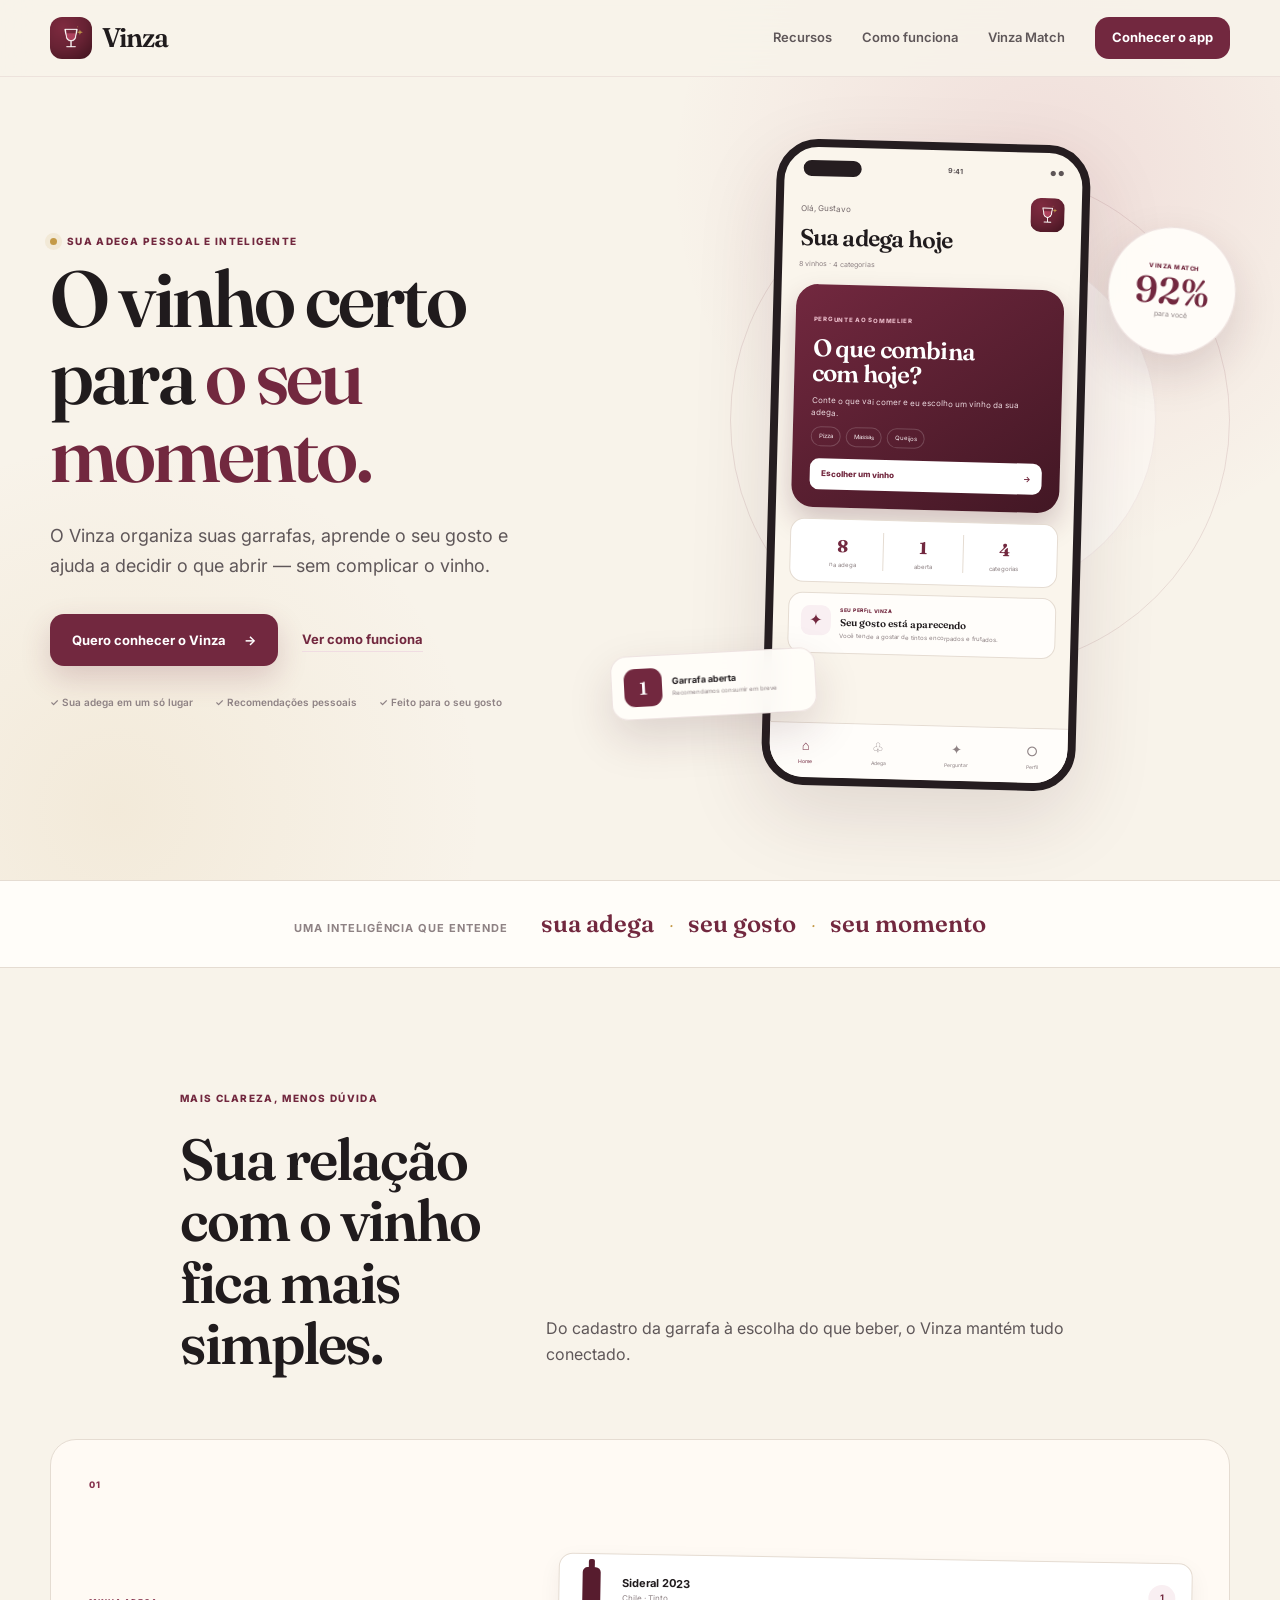
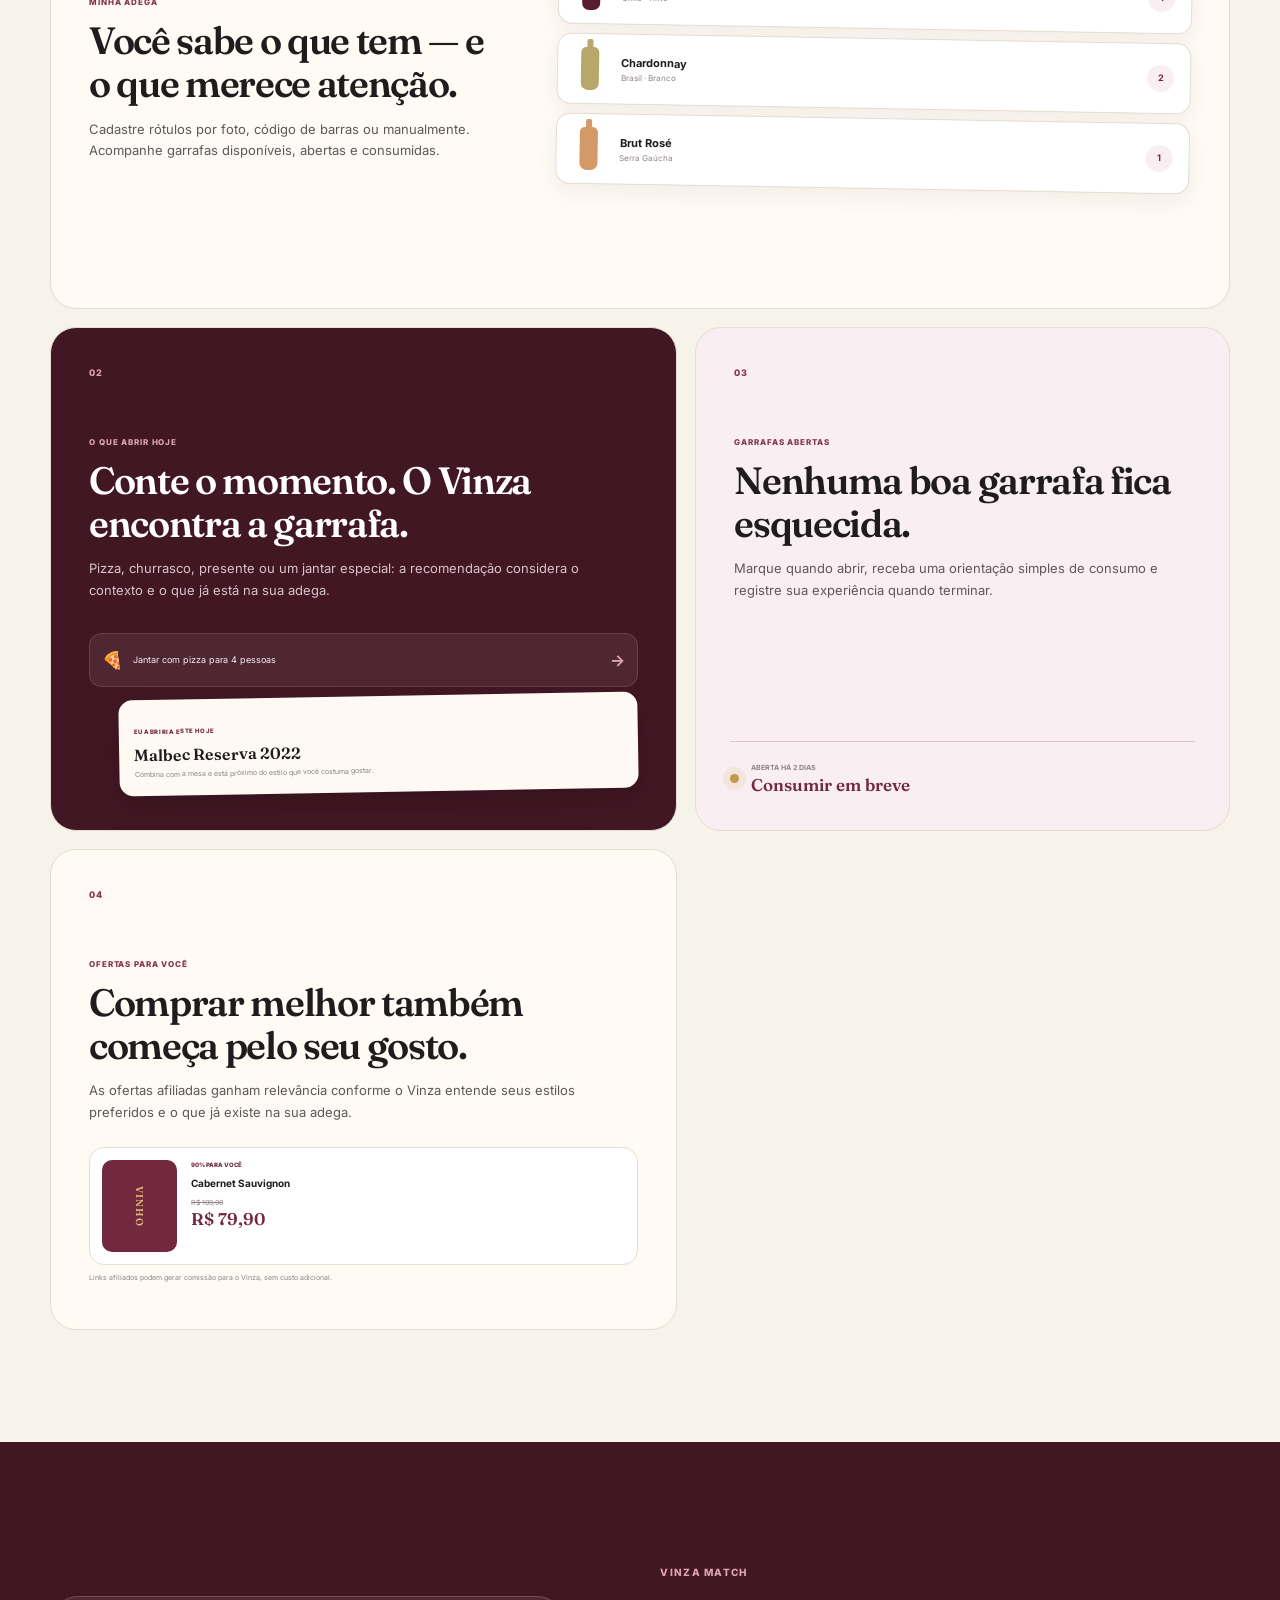
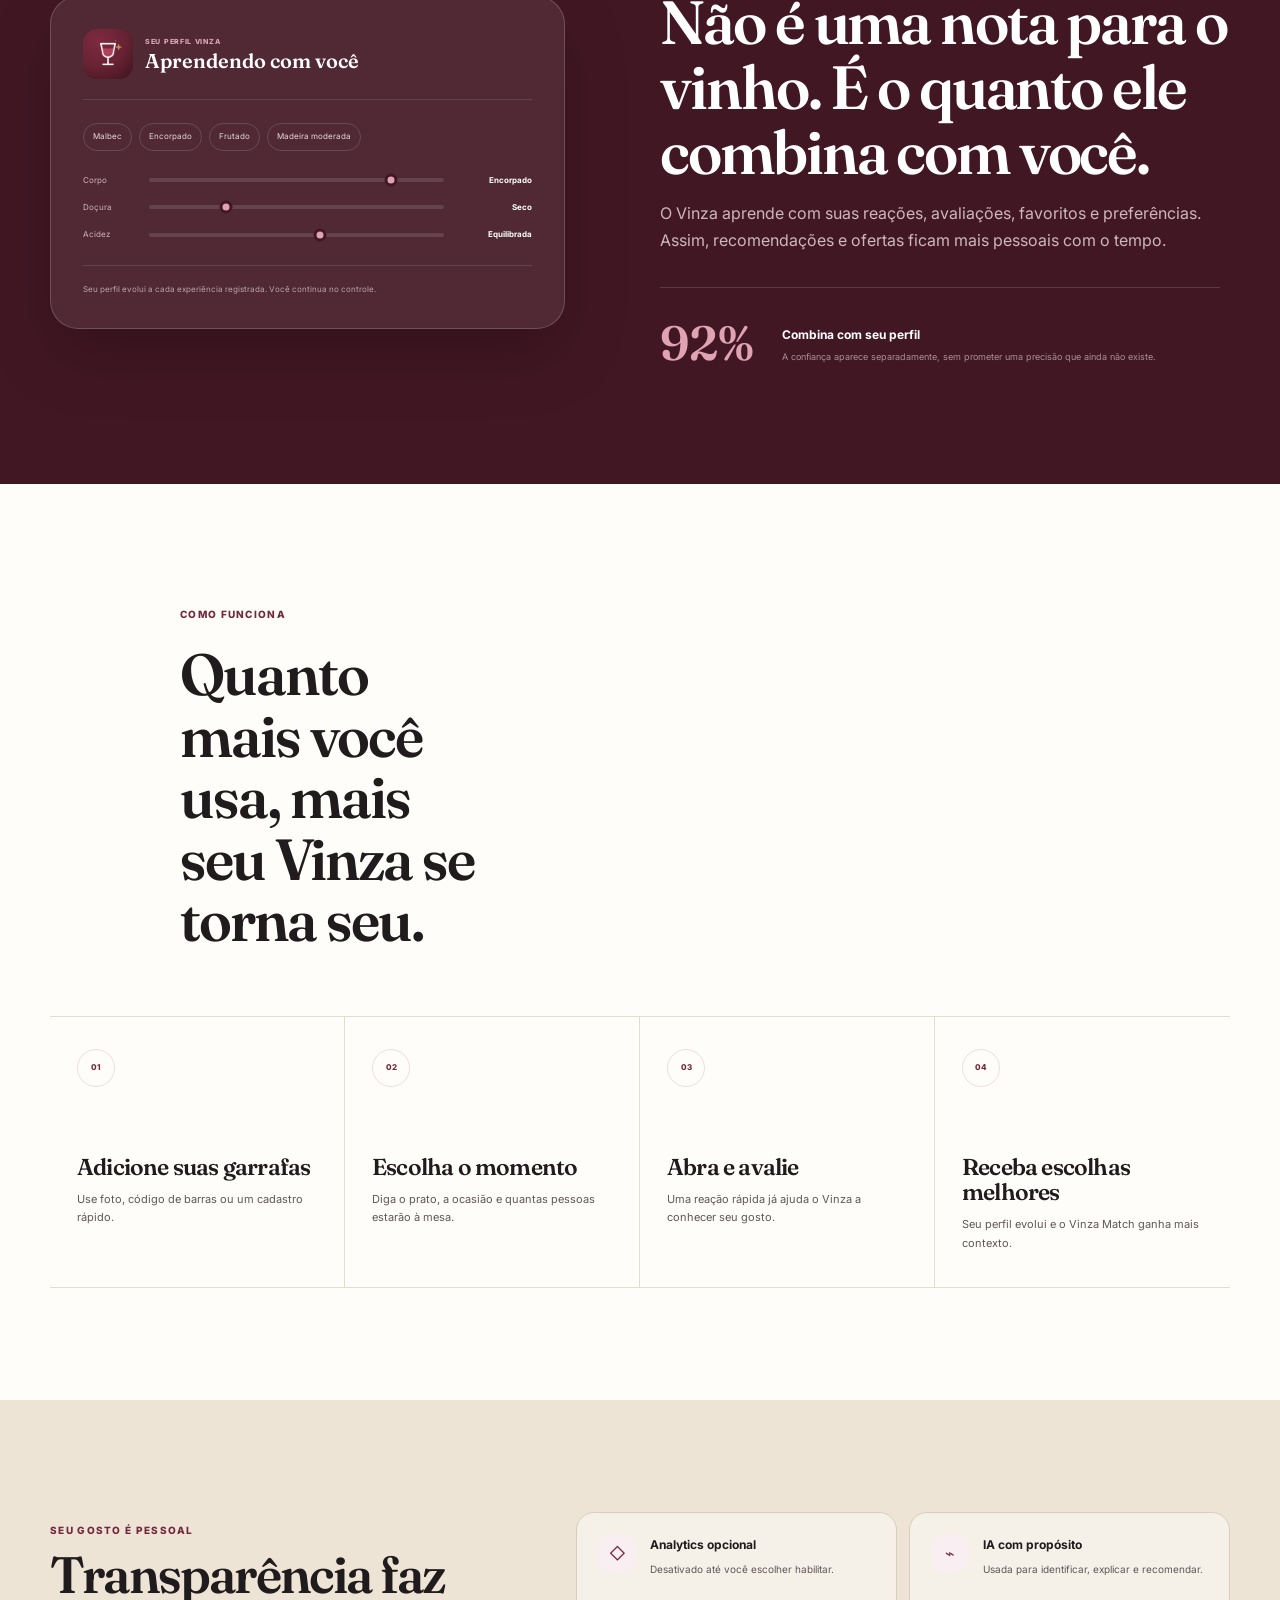
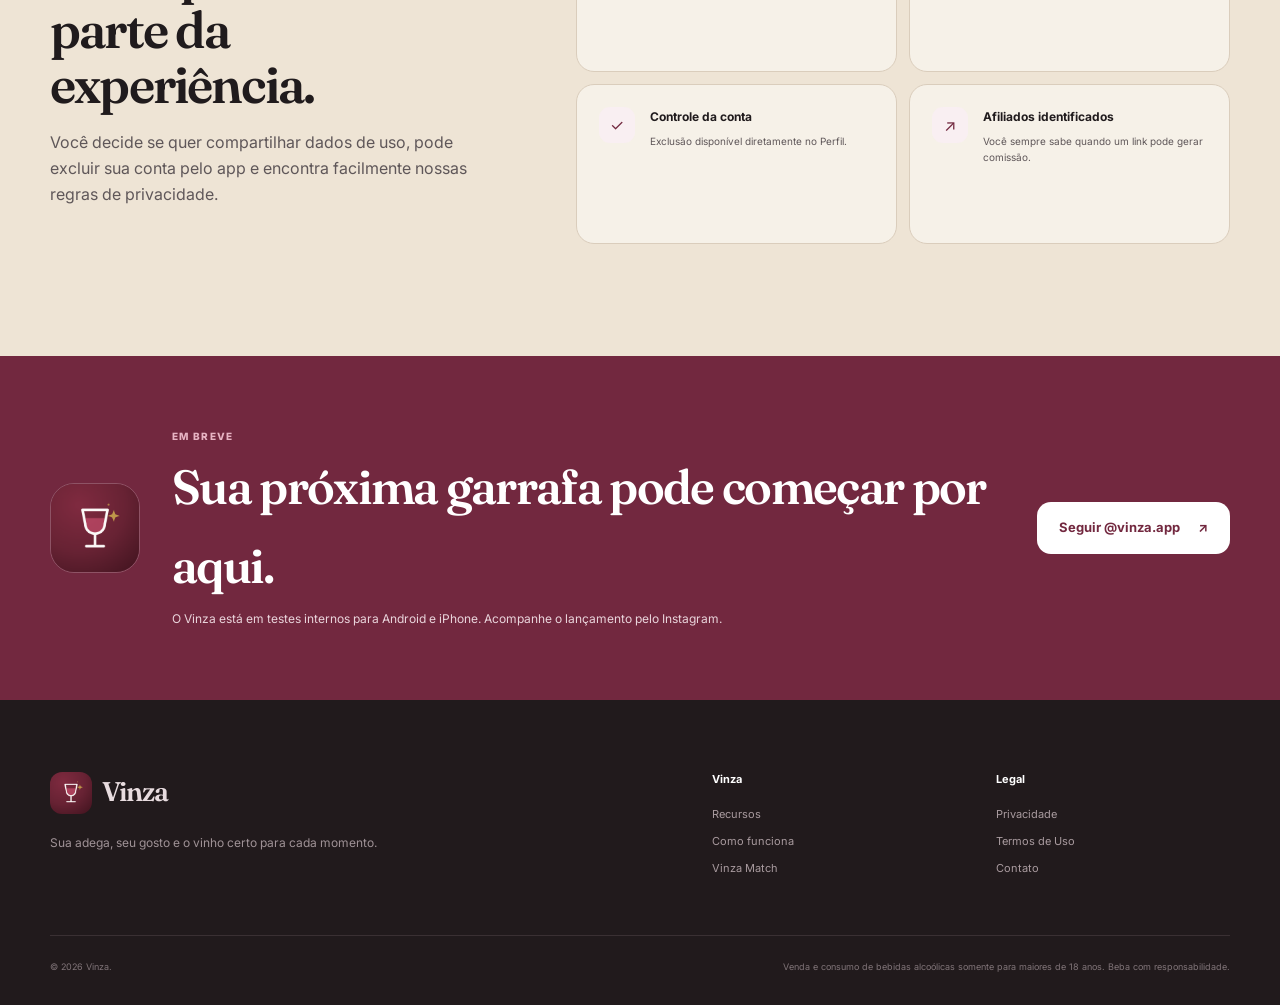
==== index.html @ 7e22c14f "First commit site" ====
<!doctype html>
<html lang="pt-BR">
<head>
  <meta charset="utf-8">
  <meta name="viewport" content="width=device-width, initial-scale=1">
  <title>Vinza — Sua adega entende você</title>
  <meta name="description" content="Organize sua adega, descubra o que abrir hoje e receba recomendações que aprendem com o seu gosto.">
  <meta name="theme-color" content="#72283f">
  <meta property="og:type" content="website">
  <meta property="og:locale" content="pt_BR">
  <meta property="og:title" content="Vinza — Sua adega entende você">
  <meta property="og:description" content="Sua adega, seu gosto e o vinho certo para cada momento.">
  <meta property="og:url" content="https://vinza.app/">
  <meta property="og:image" content="https://vinza.app/assets/vinza-icon.png">
  <link rel="canonical" href="https://vinza.app/">
  <link rel="icon" href="assets/vinza-icon.png" type="image/png">
  <link rel="apple-touch-icon" href="assets/vinza-icon.png">
  <link rel="preconnect" href="https://fonts.googleapis.com">
  <link rel="preconnect" href="https://fonts.gstatic.com" crossorigin>
  <link href="https://fonts.googleapis.com/css2?family=Fraunces:opsz,wght@9..144,500;9..144,600&amp;family=Inter:wght@400;500;600;700&amp;display=swap" rel="stylesheet">
  <link rel="stylesheet" href="styles.css">
</head>
<body>
  <header class="site-header">
    <nav class="container nav" aria-label="Navegação principal">
      <a class="brand" href="#inicio" aria-label="Vinza — início">
        <img src="assets/vinza-icon.png" alt="" width="42" height="42">
        <span>Vinza</span>
      </a>
      <button class="menu-button" type="button" aria-label="Abrir menu" aria-expanded="false">
        <svg viewBox="0 0 24 24" aria-hidden="true"><path d="M4 7h16M4 12h16M4 17h16"/></svg>
      </button>
      <div class="nav-links">
        <a href="#recursos">Recursos</a>
        <a href="#como-funciona">Como funciona</a>
        <a href="#inteligencia">Vinza Match</a>
        <a class="button button-small" href="#baixar">Conhecer o app</a>
      </div>
    </nav>
  </header>

  <main>
    <section class="hero" id="inicio">
      <div class="container hero-grid">
        <div class="hero-copy reveal">
          <p class="eyebrow"><span></span> Sua adega pessoal e inteligente</p>
          <h1>O vinho certo para <em>o seu momento.</em></h1>
          <p class="lead">O Vinza organiza suas garrafas, aprende o seu gosto e ajuda a decidir o que abrir — sem complicar o vinho.</p>
          <div class="hero-actions">
            <a class="button" href="#baixar">Quero conhecer o Vinza <span>→</span></a>
            <a class="text-link" href="#como-funciona">Ver como funciona</a>
          </div>
          <div class="hero-notes" aria-label="Destaques do Vinza">
            <span>✓ Sua adega em um só lugar</span>
            <span>✓ Recomendações pessoais</span>
            <span>✓ Feito para o seu gosto</span>
          </div>
        </div>

        <div class="hero-visual reveal" aria-label="Prévia da tela inicial do Vinza">
          <div class="halo halo-one"></div>
          <div class="halo halo-two"></div>
          <div class="phone">
            <div class="phone-top"><i></i><span>9:41</span><b>● ●</b></div>
            <div class="app-head">
              <div><small>Olá, Gustavo</small><h2>Sua adega hoje</h2><p>8 vinhos · 4 categorias</p></div>
              <img src="assets/vinza-icon.png" alt="Logo do Vinza">
            </div>
            <div class="sommelier-card">
              <small>PERGUNTE AO SOMMELIER</small>
              <h3>O que combina<br>com hoje?</h3>
              <p>Conte o que vai comer e eu escolho um vinho da sua adega.</p>
              <div><span>Pizza</span><span>Massas</span><span>Queijos</span></div>
              <button type="button">Escolher um vinho <b>→</b></button>
            </div>
            <div class="cellar-summary">
              <div><b>8</b><span>na adega</span></div>
              <div><b>1</b><span>aberta</span></div>
              <div><b>4</b><span>categorias</span></div>
            </div>
            <div class="insight"><span>✦</span><div><small>SEU PERFIL VINZA</small><strong>Seu gosto está aparecendo</strong><p>Você tende a gostar de tintos encorpados e frutados.</p></div></div>
            <div class="app-nav"><span>⌂<small>Home</small></span><span>♧<small>Adega</small></span><span>✦<small>Perguntar</small></span><span>○<small>Perfil</small></span></div>
          </div>
          <div class="match-float"><small>VINZA MATCH</small><strong>92%</strong><span>para você</span></div>
          <div class="bottle-float"><span>1</span><div><strong>Garrafa aberta</strong><small>Recomendamos consumir em breve</small></div></div>
        </div>
      </div>
    </section>

    <section class="promise-strip" aria-label="Proposta do Vinza">
      <div class="container">
        <p>Uma inteligência que entende</p>
        <span>sua adega</span><i>·</i><span>seu gosto</span><i>·</i><span>seu momento</span>
      </div>
    </section>

    <section class="section" id="recursos">
      <div class="container">
        <div class="section-heading reveal">
          <p class="kicker">Mais clareza, menos dúvida</p>
          <h2>Sua relação com o vinho fica mais simples.</h2>
          <p>Do cadastro da garrafa à escolha do que beber, o Vinza mantém tudo conectado.</p>
        </div>
        <div class="feature-grid">
          <article class="feature feature-cellar reveal">
            <span class="feature-number">01</span>
            <div class="feature-copy"><small>MINHA ADEGA</small><h3>Você sabe o que tem — e o que merece atenção.</h3><p>Cadastre rótulos por foto, código de barras ou manualmente. Acompanhe garrafas disponíveis, abertas e consumidas.</p></div>
            <div class="bottle-list">
              <div><i class="wine-bottle"></i><span><strong>Sideral 2023</strong><small>Chile · Tinto</small></span><b>1</b></div>
              <div><i class="wine-bottle pale"></i><span><strong>Chardonnay</strong><small>Brasil · Branco</small></span><b>2</b></div>
              <div><i class="wine-bottle gold"></i><span><strong>Brut Rosé</strong><small>Serra Gaúcha</small></span><b>1</b></div>
            </div>
          </article>

          <article class="feature feature-today reveal">
            <span class="feature-number">02</span>
            <div class="feature-copy"><small>O QUE ABRIR HOJE</small><h3>Conte o momento. O Vinza encontra a garrafa.</h3><p>Pizza, churrasco, presente ou um jantar especial: a recomendação considera o contexto e o que já está na sua adega.</p></div>
            <div class="prompt-demo"><span>🍕</span><p>Jantar com pizza para 4 pessoas</p><b>→</b></div>
            <div class="recommend-demo"><small>EU ABRIRIA ESTE HOJE</small><strong>Malbec Reserva 2022</strong><p>Combina com a mesa e está próximo do estilo que você costuma gostar.</p></div>
          </article>

          <article class="feature feature-open reveal">
            <span class="feature-number">03</span>
            <div class="feature-copy"><small>GARRAFAS ABERTAS</small><h3>Nenhuma boa garrafa fica esquecida.</h3><p>Marque quando abrir, receba uma orientação simples de consumo e registre sua experiência quando terminar.</p></div>
            <div class="open-status"><i></i><span><small>ABERTA HÁ 2 DIAS</small><strong>Consumir em breve</strong></span></div>
          </article>

          <article class="feature feature-offers reveal">
            <span class="feature-number">04</span>
            <div class="feature-copy"><small>OFERTAS PARA VOCÊ</small><h3>Comprar melhor também começa pelo seu gosto.</h3><p>As ofertas afiliadas ganham relevância conforme o Vinza entende seus estilos preferidos e o que já existe na sua adega.</p></div>
            <div class="offer-demo"><span class="offer-art">VINHO</span><div><small>90% PARA VOCÊ</small><strong>Cabernet Sauvignon</strong><s>R$ 109,90</s><b>R$ 79,90</b></div></div>
            <p class="affiliate-note">Links afiliados podem gerar comissão para o Vinza, sem custo adicional.</p>
          </article>
        </div>
      </div>
    </section>

    <section class="section intelligence" id="inteligencia">
      <div class="container intelligence-grid">
        <div class="taste-card reveal">
          <div class="taste-head"><img src="assets/vinza-icon.png" alt=""><span><small>SEU PERFIL VINZA</small><strong>Aprendendo com você</strong></span></div>
          <div class="taste-tags"><span>Malbec</span><span>Encorpado</span><span>Frutado</span><span>Madeira moderada</span></div>
          <div class="taste-line"><span>Corpo</span><i><b style="--score:82%"></b></i><strong>Encorpado</strong></div>
          <div class="taste-line"><span>Doçura</span><i><b style="--score:26%"></b></i><strong>Seco</strong></div>
          <div class="taste-line"><span>Acidez</span><i><b style="--score:58%"></b></i><strong>Equilibrada</strong></div>
          <p>Seu perfil evolui a cada experiência registrada. Você continua no controle.</p>
        </div>
        <div class="intelligence-copy reveal">
          <p class="kicker">Vinza Match</p>
          <h2>Não é uma nota para o vinho. É o quanto ele combina com você.</h2>
          <p>O Vinza aprende com suas reações, avaliações, favoritos e preferências. Assim, recomendações e ofertas ficam mais pessoais com o tempo.</p>
          <div class="confidence-note"><span>92%</span><div><strong>Combina com seu perfil</strong><p>A confiança aparece separadamente, sem prometer uma precisão que ainda não existe.</p></div></div>
        </div>
      </div>
    </section>

    <section class="section steps-section" id="como-funciona">
      <div class="container">
        <div class="section-heading reveal"><p class="kicker">Como funciona</p><h2>Quanto mais você usa, mais seu Vinza se torna seu.</h2></div>
        <div class="steps">
          <article class="reveal"><span>01</span><h3>Adicione suas garrafas</h3><p>Use foto, código de barras ou um cadastro rápido.</p></article>
          <article class="reveal"><span>02</span><h3>Escolha o momento</h3><p>Diga o prato, a ocasião e quantas pessoas estarão à mesa.</p></article>
          <article class="reveal"><span>03</span><h3>Abra e avalie</h3><p>Uma reação rápida já ajuda o Vinza a conhecer seu gosto.</p></article>
          <article class="reveal"><span>04</span><h3>Receba escolhas melhores</h3><p>Seu perfil evolui e o Vinza Match ganha mais contexto.</p></article>
        </div>
      </div>
    </section>

    <section class="section trust-section">
      <div class="container trust-grid">
        <div class="trust-copy reveal"><p class="kicker">Seu gosto é pessoal</p><h2>Transparência faz parte da experiência.</h2><p>Você decide se quer compartilhar dados de uso, pode excluir sua conta pelo app e encontra facilmente nossas regras de privacidade.</p></div>
        <div class="trust-points reveal">
          <div><span>◇</span><p><strong>Analytics opcional</strong>Desativado até você escolher habilitar.</p></div>
          <div><span>⌁</span><p><strong>IA com propósito</strong>Usada para identificar, explicar e recomendar.</p></div>
          <div><span>✓</span><p><strong>Controle da conta</strong>Exclusão disponível diretamente no Perfil.</p></div>
          <div><span>↗</span><p><strong>Afiliados identificados</strong>Você sempre sabe quando um link pode gerar comissão.</p></div>
        </div>
      </div>
    </section>

    <section class="download-section" id="baixar">
      <div class="container download-card reveal">
        <img src="assets/vinza-icon.png" alt="Logo do Vinza">
        <div><p class="kicker">Em breve</p><h2>Sua próxima garrafa pode começar por aqui.</h2><p>O Vinza está em testes internos para Android e iPhone. Acompanhe o lançamento pelo Instagram.</p></div>
        <a class="button button-light" href="https://instagram.com/vinza.app" target="_blank" rel="noopener noreferrer">Seguir @vinza.app <span>↗</span></a>
      </div>
    </section>
  </main>

  <footer>
    <div class="container footer-grid">
      <div class="footer-brand"><a class="brand" href="#inicio"><img src="assets/vinza-icon.png" alt="" width="42" height="42"><span>Vinza</span></a><p>Sua adega, seu gosto e o vinho certo para cada momento.</p></div>
      <div><strong>Vinza</strong><a href="#recursos">Recursos</a><a href="#como-funciona">Como funciona</a><a href="#inteligencia">Vinza Match</a></div>
      <div><strong>Legal</strong><a href="privacy.html">Privacidade</a><a href="terms.html">Termos de Uso</a><a href="mailto:suporte@vinza.app">Contato</a></div>
    </div>
    <div class="container footer-bottom"><span>© <span data-year>2026</span> Vinza.</span><span>Venda e consumo de bebidas alcoólicas somente para maiores de 18 anos. Beba com responsabilidade.</span></div>
  </footer>
  <script src="script.js"></script>
</body>
</html>
---- styles.css ----
:root {
  color-scheme: light;
  --wine-900: #421724;
  --wine-800: #571c2e;
  --wine-700: #72283f;
  --wine-600: #87334e;
  --wine-100: #f0dce2;
  --wine-50: #f9eff2;
  --rose: #b64264;
  --gold: #c49a48;
  --cream: #f8f3ea;
  --cream-deep: #eee4d5;
  --surface: #fffdf9;
  --ink: #201b1d;
  --ink-soft: #5f5759;
  --muted: #8e8284;
  --border: #e5dcd2;
  --shadow: 0 28px 80px rgb(67 28 39 / .13);
}

* { box-sizing: border-box; }
html { scroll-behavior: smooth; }
body { margin: 0; overflow-x: hidden; background: var(--cream); color: var(--ink); font: 400 16px/1.65 Inter, -apple-system, BlinkMacSystemFont, "Segoe UI", sans-serif; }
body.menu-open { overflow: hidden; }
a { color: inherit; text-decoration: none; }
button { font: inherit; }
img { display: block; max-width: 100%; }
.container { width: min(1180px, calc(100% - 48px)); margin-inline: auto; }
.site-header { position: fixed; z-index: 50; top: 0; width: 100%; border-bottom: 1px solid rgb(114 40 63 / .08); background: rgb(248 243 234 / .88); backdrop-filter: blur(18px); }
.nav { display: flex; height: 76px; align-items: center; justify-content: space-between; }
.brand { display: inline-flex; align-items: center; gap: 10px; }
.brand img { width: 42px; height: 42px; border-radius: 12px; }
.brand span { font-family: Fraunces, Georgia, serif; font-size: 27px; font-weight: 600; letter-spacing: -.04em; }
.nav-links { display: flex; align-items: center; gap: 30px; color: var(--ink-soft); font-size: 13px; font-weight: 600; }
.nav-links > a:hover { color: var(--wine-700); }
.menu-button { display: none; width: 42px; height: 42px; place-items: center; border: 1px solid var(--border); border-radius: 12px; background: var(--surface); color: var(--wine-700); }
.menu-button svg { width: 22px; fill: none; stroke: currentColor; stroke-width: 1.8; stroke-linecap: round; }
.button { display: inline-flex; min-height: 52px; align-items: center; justify-content: center; gap: 18px; border: 0; border-radius: 14px; padding: 0 22px; background: var(--wine-700); color: white; font-size: 13px; font-weight: 700; box-shadow: 0 12px 30px rgb(114 40 63 / .2); transition: transform .2s ease, background .2s ease; }
.button:hover { background: var(--wine-800); transform: translateY(-2px); }
.button-small { min-height: 42px; padding-inline: 17px; box-shadow: none; }

.hero { position: relative; min-height: 820px; overflow: hidden; padding: 142px 0 88px; }
.hero::before { position: absolute; inset: 0; background: radial-gradient(circle at 82% 20%, rgb(182 66 100 / .12), transparent 30%), radial-gradient(circle at 9% 92%, rgb(196 154 72 / .10), transparent 26%); content: ''; pointer-events: none; }
.hero-grid { position: relative; display: grid; grid-template-columns: .9fr 1.1fr; gap: 76px; align-items: center; }
.eyebrow, .kicker { color: var(--wine-700); font-size: 10px; font-weight: 800; letter-spacing: .13em; text-transform: uppercase; }
.eyebrow { display: flex; align-items: center; gap: 10px; }
.eyebrow span { width: 7px; height: 7px; border-radius: 50%; background: var(--gold); box-shadow: 0 0 0 5px rgb(196 154 72 / .12); }
h1, h2, h3 { margin: 0; font-family: Fraunces, Georgia, serif; font-weight: 600; letter-spacing: -.035em; }
h1 { max-width: 650px; font-size: clamp(54px, 6.2vw, 82px); line-height: .98; }
h1 em { color: var(--wine-700); font-style: normal; }
.lead { max-width: 580px; margin: 28px 0 0; color: var(--ink-soft); font-size: 18px; line-height: 1.65; }
.hero-actions { display: flex; align-items: center; gap: 24px; margin-top: 34px; }
.text-link { border-bottom: 1px solid var(--wine-100); color: var(--wine-700); font-size: 13px; font-weight: 700; }
.hero-notes { display: flex; flex-wrap: wrap; gap: 10px 22px; margin-top: 28px; color: var(--muted); font-size: 10px; font-weight: 600; }
.hero-visual { position: relative; min-height: 650px; }
.halo { position: absolute; border-radius: 50%; }
.halo-one { top: 28px; right: 0; width: 500px; height: 500px; border: 1px solid rgb(114 40 63 / .12); }
.halo-two { top: 102px; right: 74px; width: 350px; height: 350px; background: rgb(255 253 249 / .55); box-shadow: inset 0 0 0 1px rgb(114 40 63 / .06); }
.phone { position: absolute; z-index: 3; top: 0; left: 50%; width: 314px; min-height: 646px; overflow: hidden; border: 8px solid #251d20; border-radius: 42px; padding: 13px 15px 17px; background: #faf5ec; box-shadow: var(--shadow); transform: translateX(-50%) rotate(1.5deg); }
.phone-top { display: flex; align-items: center; justify-content: space-between; padding: 0 4px 11px; color: #5d5557; font-size: 7px; font-weight: 700; }
.phone-top i { width: 58px; height: 16px; border-radius: 99px; background: #251d20; }
.app-head { display: flex; align-items: flex-start; justify-content: space-between; padding: 5px 2px 14px; }
.app-head small { color: #756a6c; font-size: 8px; }
.app-head h2 { margin-top: 1px; font-size: 23px; }
.app-head p { margin: 1px 0 0; color: var(--muted); font-size: 7px; }
.app-head img { width: 34px; height: 34px; border-radius: 10px; }
.sommelier-card { border-radius: 22px; padding: 18px; background: linear-gradient(145deg, var(--wine-700), var(--wine-900)); color: white; box-shadow: 0 14px 28px rgb(72 24 39 / .22); }
.sommelier-card > small { color: #e8b9c7; font-size: 6px; font-weight: 800; letter-spacing: .12em; }
.sommelier-card h3 { margin-top: 7px; font-size: 24px; line-height: 1.05; }
.sommelier-card p { max-width: 220px; margin: 8px 0; color: #ead7dd; font-size: 8px; line-height: 1.5; }
.sommelier-card > div { display: flex; gap: 5px; }
.sommelier-card > div span { border: 1px solid rgb(255 255 255 / .18); border-radius: 99px; padding: 4px 7px; color: #f3e8eb; font-size: 6px; }
.sommelier-card button { display: flex; width: 100%; align-items: center; justify-content: space-between; margin-top: 12px; border: 0; border-radius: 9px; padding: 9px 11px; background: white; color: var(--wine-700); font-size: 8px; font-weight: 800; }
.cellar-summary { display: grid; grid-template-columns: repeat(3, 1fr); margin-top: 11px; border: 1px solid var(--border); border-radius: 14px; padding: 12px; background: white; }
.cellar-summary div { display: flex; flex-direction: column; align-items: center; border-right: 1px solid var(--border); }
.cellar-summary div:last-child { border: 0; }
.cellar-summary b { color: var(--wine-700); font-family: Fraunces, serif; font-size: 17px; }
.cellar-summary span { color: var(--muted); font-size: 6px; }
.insight { display: grid; grid-template-columns: 30px 1fr; gap: 9px; margin-top: 10px; border: 1px solid var(--border); border-radius: 14px; padding: 12px; background: #fffdfa; }
.insight > span { display: grid; width: 30px; height: 30px; place-items: center; border-radius: 9px; background: var(--wine-50); color: var(--wine-700); }
.insight small { display: block; color: var(--wine-700); font-size: 5px; font-weight: 800; letter-spacing: .1em; }
.insight strong { display: block; margin: 2px 0; font: 600 10px Fraunces, serif; }
.insight p { margin: 0; color: var(--muted); font-size: 6px; }
.app-nav { position: absolute; right: 0; bottom: 0; left: 0; display: flex; height: 55px; align-items: center; justify-content: space-around; border-top: 1px solid var(--border); background: #fffdfa; color: var(--muted); }
.app-nav span { display: grid; gap: 1px; place-items: center; font-size: 13px; }
.app-nav span:first-child { color: var(--wine-700); }
.app-nav small { font-size: 5px; }
.match-float, .bottle-float { position: absolute; z-index: 5; border: 1px solid rgb(114 40 63 / .12); background: rgb(255 253 249 / .94); box-shadow: 0 18px 45px rgb(67 28 39 / .15); backdrop-filter: blur(12px); }
.match-float { top: 85px; right: -6px; display: flex; width: 128px; height: 128px; flex-direction: column; align-items: center; justify-content: center; border-radius: 50%; transform: rotate(5deg); }
.match-float small { color: var(--wine-700); font-size: 6px; font-weight: 800; letter-spacing: .08em; }
.match-float strong { color: var(--wine-700); font: 600 37px Fraunces, serif; line-height: 1; }
.match-float span { color: var(--muted); font-size: 7px; }
.bottle-float { bottom: 76px; left: -12px; display: grid; width: 205px; grid-template-columns: 38px 1fr; align-items: center; gap: 10px; border-radius: 16px; padding: 12px; transform: rotate(-3deg); }
.bottle-float > span { display: grid; width: 38px; height: 38px; place-items: center; border-radius: 11px; background: var(--wine-700); color: white; font: 600 18px Fraunces, serif; }
.bottle-float strong, .bottle-float small { display: block; }
.bottle-float strong { font-size: 9px; }
.bottle-float small { color: var(--muted); font-size: 6px; line-height: 1.4; }

.promise-strip { border-block: 1px solid var(--border); padding: 28px 0; background: var(--surface); }
.promise-strip .container { display: flex; align-items: baseline; justify-content: center; gap: 15px; }
.promise-strip p { margin: 0 18px 0 0; color: var(--muted); font-size: 11px; font-weight: 700; text-transform: uppercase; letter-spacing: .09em; }
.promise-strip span { color: var(--wine-700); font: 600 24px Fraunces, serif; }
.promise-strip i { color: var(--gold); }
.section { padding: 112px 0; }
.section-heading { display: grid; max-width: 920px; grid-template-columns: .72fr 1.28fr; gap: 12px 55px; margin: 0 auto 64px; }
.section-heading .kicker { grid-column: 1 / -1; }
.section-heading h2 { font-size: clamp(38px, 5vw, 58px); line-height: 1.06; }
.section-heading > p:last-child { align-self: end; margin: 0 0 7px; color: var(--ink-soft); }
.feature-grid { display: grid; grid-template-columns: 1.08fr .92fr; gap: 18px; }
.feature { position: relative; overflow: hidden; min-height: 470px; border: 1px solid var(--border); border-radius: 26px; padding: 38px; background: var(--surface); }
.feature-number { display: block; margin-bottom: 45px; color: var(--wine-600); font-size: 9px; font-weight: 800; letter-spacing: .1em; }
.feature-copy small { color: var(--wine-600); font-size: 8px; font-weight: 800; letter-spacing: .11em; }
.feature-copy h3 { max-width: 520px; margin: 8px 0 13px; font-size: clamp(28px, 3vw, 38px); line-height: 1.12; }
.feature-copy p { max-width: 540px; margin: 0; color: var(--ink-soft); font-size: 13px; }
.feature-cellar { grid-column: 1 / -1; display: grid; grid-template-columns: .78fr 1.22fr; gap: 62px; align-items: center; background: #fffaf4; }
.feature-cellar .feature-number { position: absolute; top: 38px; left: 38px; }
.bottle-list { display: grid; gap: 9px; transform: rotate(1deg); }
.bottle-list > div { display: grid; grid-template-columns: 38px 1fr 30px; align-items: center; gap: 12px; border: 1px solid var(--border); border-radius: 14px; padding: 13px; background: white; box-shadow: 0 8px 22px rgb(67 28 39 / .06); }
.wine-bottle { position: relative; display: block; width: 18px; height: 43px; margin: auto; border-radius: 5px 5px 7px 7px; background: var(--wine-800); }
.wine-bottle::before { position: absolute; top: -8px; left: 6px; width: 6px; height: 10px; border-radius: 2px 2px 0 0; background: inherit; content: ''; }
.wine-bottle.pale { background: #b8a66b; }
.wine-bottle.gold { background: #d39a68; }
.bottle-list strong, .bottle-list small { display: block; }
.bottle-list strong { font-size: 11px; }
.bottle-list small { color: var(--muted); font-size: 8px; }
.bottle-list b { display: grid; width: 27px; height: 27px; place-items: center; border-radius: 50%; background: var(--wine-50); color: var(--wine-700); font-size: 9px; }
.feature-today { background: var(--wine-900); color: white; }
.feature-today .feature-number, .feature-today .feature-copy small { color: #dfa3b4; }
.feature-today .feature-copy p { color: #d8c3ca; }
.prompt-demo { display: flex; align-items: center; gap: 10px; margin-top: 32px; border: 1px solid rgb(255 255 255 / .12); border-radius: 13px; padding: 12px; background: rgb(255 255 255 / .07); }
.prompt-demo > span { font-size: 17px; }
.prompt-demo p { flex: 1; margin: 0; color: #f7eaf0; font-size: 9px; }
.prompt-demo b { color: #dfa3b4; }
.recommend-demo { margin: 9px 0 0 30px; border-radius: 14px; padding: 15px; background: #fff9f3; color: var(--ink); box-shadow: 0 12px 30px rgb(0 0 0 / .18); transform: rotate(-1deg); }
.recommend-demo small { color: var(--wine-700); font-size: 6px; font-weight: 800; letter-spacing: .09em; }
.recommend-demo strong { display: block; margin: 4px 0; font: 600 16px Fraunces, serif; }
.recommend-demo p { margin: 0; color: var(--muted); font-size: 7px; }
.feature-open { min-height: 420px; background: var(--wine-50); }
.open-status { position: absolute; right: 34px; bottom: 35px; left: 34px; display: flex; align-items: center; gap: 12px; border-top: 1px solid #dfc5cd; padding-top: 20px; }
.open-status i { width: 9px; height: 9px; border-radius: 50%; background: var(--gold); box-shadow: 0 0 0 7px rgb(196 154 72 / .12); }
.open-status small, .open-status strong { display: block; }
.open-status small { color: var(--muted); font-size: 7px; font-weight: 700; }
.open-status strong { color: var(--wine-700); font: 600 17px Fraunces, serif; }
.feature-offers { min-height: 420px; background: #fffaf4; }
.offer-demo { display: grid; grid-template-columns: 75px 1fr; gap: 14px; margin-top: 24px; border: 1px solid var(--border); border-radius: 15px; padding: 12px; background: white; }
.offer-art { display: grid; min-height: 92px; place-items: center; border-radius: 10px; background: var(--wine-700); color: #dfb77b; font: 600 10px Fraunces, serif; letter-spacing: .09em; writing-mode: vertical-rl; }
.offer-demo small, .offer-demo strong, .offer-demo s, .offer-demo b { display: block; }
.offer-demo small { color: var(--wine-700); font-size: 6px; font-weight: 800; }
.offer-demo strong { margin: 5px 0; font-size: 10px; }
.offer-demo s { color: var(--muted); font-size: 7px; }
.offer-demo b { color: var(--wine-700); font: 600 17px Fraunces, serif; }
.affiliate-note { color: var(--muted); font-size: 7px; }

.intelligence { overflow: hidden; background: var(--wine-900); color: white; }
.intelligence-grid { display: grid; grid-template-columns: .95fr 1.05fr; gap: 95px; align-items: center; }
.taste-card { border: 1px solid rgb(255 255 255 / .18); border-radius: 28px; padding: 32px; background: rgb(255 255 255 / .08); box-shadow: 0 28px 65px rgb(0 0 0 / .2); transform: rotate(-1.3deg); }
.taste-head { display: flex; align-items: center; gap: 12px; padding-bottom: 20px; border-bottom: 1px solid rgb(255 255 255 / .12); }
.taste-head img { width: 50px; height: 50px; border-radius: 14px; }
.taste-head small, .taste-head strong { display: block; }
.taste-head small { color: #d9a5b5; font-size: 7px; font-weight: 800; letter-spacing: .1em; }
.taste-head strong { font: 600 20px Fraunces, serif; }
.taste-tags { display: flex; flex-wrap: wrap; gap: 7px; margin: 23px 0; }
.taste-tags span { border: 1px solid rgb(255 255 255 / .15); border-radius: 99px; padding: 6px 9px; color: #ead7dd; font-size: 8px; }
.taste-line { display: grid; grid-template-columns: 56px 1fr 78px; align-items: center; gap: 10px; margin: 14px 0; color: #cdb6be; font-size: 8px; }
.taste-line i { position: relative; display: block; height: 4px; border-radius: 99px; background: rgb(255 255 255 / .12); }
.taste-line i b { position: absolute; top: 50%; left: var(--score); width: 13px; height: 13px; border: 3px solid var(--wine-900); border-radius: 50%; background: #dfa3b4; transform: translate(-50%, -50%); }
.taste-line strong { color: white; font-size: 8px; text-align: right; }
.taste-card > p { margin: 24px 0 0; border-top: 1px solid rgb(255 255 255 / .12); padding-top: 17px; color: #bba4ac; font-size: 8px; }
.intelligence-copy .kicker { color: #dfa3b4; }
.intelligence-copy h2 { max-width: 610px; font-size: clamp(42px, 5vw, 61px); line-height: 1.06; }
.intelligence-copy > p:not(.kicker) { max-width: 600px; color: #cdb6be; font-size: 16px; }
.confidence-note { display: grid; max-width: 560px; grid-template-columns: 100px 1fr; align-items: center; gap: 22px; margin-top: 34px; border-top: 1px solid rgb(255 255 255 / .15); padding-top: 25px; }
.confidence-note > span { color: #dfa3b4; font: 600 48px Fraunces, serif; }
.confidence-note strong { font-size: 12px; }
.confidence-note p { margin: 3px 0 0; color: #a99099; font-size: 9px; }

.steps-section { background: var(--surface); }
.steps { display: grid; grid-template-columns: repeat(4, 1fr); border-block: 1px solid var(--border); }
.steps article { min-height: 270px; border-right: 1px solid var(--border); padding: 32px 27px; }
.steps article:last-child { border: 0; }
.steps span { display: grid; width: 38px; height: 38px; place-items: center; border: 1px solid var(--wine-100); border-radius: 50%; color: var(--wine-700); font-size: 8px; font-weight: 800; }
.steps h3 { margin: 68px 0 10px; font-size: 23px; line-height: 1.1; }
.steps p { margin: 0; color: var(--ink-soft); font-size: 11px; }
.trust-section { background: var(--cream-deep); }
.trust-grid { display: grid; grid-template-columns: .8fr 1.2fr; gap: 90px; }
.trust-copy h2 { max-width: 510px; font-size: clamp(38px, 4vw, 54px); line-height: 1.07; }
.trust-copy > p:last-child { max-width: 520px; color: var(--ink-soft); }
.trust-points { display: grid; grid-template-columns: repeat(2, 1fr); gap: 12px; }
.trust-points > div { display: grid; min-height: 160px; grid-template-columns: 38px 1fr; gap: 13px; border: 1px solid #dacdbc; border-radius: 18px; padding: 22px; background: rgb(255 253 249 / .52); }
.trust-points > div > span { display: grid; width: 36px; height: 36px; place-items: center; border-radius: 11px; background: var(--wine-50); color: var(--wine-700); }
.trust-points p { margin: 0; color: var(--ink-soft); font-size: 10px; }
.trust-points strong { display: block; margin-bottom: 6px; color: var(--ink); font-size: 12px; }
.download-section { padding: 72px 0; background: var(--wine-700); }
.download-card { display: grid; grid-template-columns: 90px 1fr auto; align-items: center; gap: 32px; color: white; }
.download-card > img { width: 90px; height: 90px; border: 1px solid rgb(255 255 255 / .2); border-radius: 24px; }
.download-card .kicker { margin: 0; color: #e7b4c3; }
.download-card h2 { margin: 3px 0; font-size: clamp(32px, 4vw, 48px); }
.download-card p:last-child { margin: 0; color: #ead5dc; font-size: 12px; }
.button-light { background: white; color: var(--wine-700); box-shadow: none; }
.button-light:hover { background: var(--cream); color: var(--wine-800); }
footer { padding: 70px 0 30px; background: #211a1c; color: #e8dcdf; }
.footer-grid { display: grid; grid-template-columns: 1.7fr .65fr .65fr; gap: 50px; }
.footer-brand p { max-width: 360px; color: #9f9296; font-size: 12px; }
.footer-grid > div:not(.footer-brand) { display: grid; align-content: start; gap: 9px; color: #a99b9f; font-size: 11px; }
.footer-grid strong { margin-bottom: 7px; color: white; font-size: 11px; }
.footer-grid a:hover { color: white; }
.footer-bottom { display: flex; align-items: center; justify-content: space-between; gap: 30px; margin-top: 58px; border-top: 1px solid #3a3033; padding-top: 24px; color: #817579; font-size: 9px; }
.reveal { opacity: 0; transform: translateY(18px); transition: opacity .7s ease, transform .7s ease; }
.reveal.visible { opacity: 1; transform: none; }

/* Documentos legais */
body.legal-page header { position: static; background: var(--wine-700); }
body.legal-page > header { padding: 38px 20px; color: white; }
body.legal-page > header > div { width: min(860px, calc(100% - 40px)); margin: 0 auto; }
body.legal-page > header h1 { margin: 0; }
body.legal-page > header p { margin: 4px 0 0; color: #ecd8de; }
body.legal-page main { width: min(860px, calc(100% - 40px)); margin: 38px auto; border: 1px solid var(--border); border-radius: 24px; padding: clamp(26px, 5vw, 54px); background: var(--surface); }
body.legal-page h1 { font-size: clamp(36px, 6vw, 54px); }
body.legal-page h2 { margin-top: 38px; color: var(--wine-700); font-size: 27px; }
body.legal-page h3 { margin-top: 28px; }
body.legal-page .updated, body.legal-page .note { color: var(--muted); }
body.legal-page nav { display: flex; flex-wrap: wrap; gap: 18px; margin-top: 22px; }
body.legal-page nav a, body.legal-page main a { color: var(--wine-700); font-weight: 700; }
body.legal-page > footer { padding: 28px 20px; text-align: center; font-size: 11px; }

@media (max-width: 980px) {
  .hero-grid, .intelligence-grid, .trust-grid { grid-template-columns: 1fr; }
  .hero-copy { text-align: center; }
  .hero-copy .eyebrow, .hero-actions, .hero-notes { justify-content: center; }
  .lead { margin-inline: auto; }
  .hero-visual { width: min(650px, 100%); margin: 20px auto 0; }
  .feature-grid { grid-template-columns: 1fr; }
  .feature-cellar { grid-column: auto; }
  .steps { grid-template-columns: repeat(2, 1fr); }
  .steps article:nth-child(2) { border-right: 0; }
  .steps article:nth-child(-n+2) { border-bottom: 1px solid var(--border); }
  .download-card { grid-template-columns: 72px 1fr; }
  .download-card > img { width: 72px; height: 72px; }
  .download-card .button { grid-column: 1 / -1; width: fit-content; }
}

@media (max-width: 720px) {
  .container { width: min(100% - 28px, 1180px); }
  .site-header { background: rgb(248 243 234 / .96); }
  .nav { height: 66px; }
  .brand img { width: 37px; height: 37px; }
  .brand span { font-size: 24px; }
  .menu-button { display: grid; }
  .nav-links { position: fixed; inset: 66px 0 auto; display: none; flex-direction: column; align-items: stretch; gap: 4px; border-bottom: 1px solid var(--border); padding: 18px 20px 25px; background: var(--cream); box-shadow: 0 18px 35px rgb(67 28 39 / .12); }
  .nav-links.open { display: flex; }
  .nav-links a { padding: 11px; text-align: center; }
  .hero { min-height: auto; padding: 115px 0 60px; }
  h1 { font-size: clamp(46px, 14vw, 64px); }
  .lead { font-size: 16px; }
  .hero-actions { flex-direction: column; }
  .hero-visual { min-height: 610px; transform: scale(.91); transform-origin: top center; }
  .match-float { right: -35px; }
  .bottle-float { left: -30px; }
  .promise-strip .container { flex-wrap: wrap; gap: 5px 10px; text-align: center; }
  .promise-strip p { width: 100%; margin: 0 0 4px; }
  .promise-strip span { font-size: 19px; }
  .section { padding: 78px 0; }
  .section-heading { display: block; margin-bottom: 40px; text-align: center; }
  .section-heading h2 { font-size: 40px; }
  .feature, .feature-cellar { display: block; min-height: auto; padding: 28px; }
  .feature-number { position: static !important; margin-bottom: 30px; }
  .bottle-list { margin-top: 32px; }
  .feature-today, .feature-open, .feature-offers { min-height: 475px; }
  .feature-open .open-status { position: static; margin-top: 80px; }
  .intelligence-grid { gap: 58px; }
  .taste-card { padding: 23px; }
  .intelligence-copy { text-align: center; }
  .intelligence-copy h2 { font-size: 41px; }
  .confidence-note { grid-template-columns: 80px 1fr; text-align: left; }
  .confidence-note > span { font-size: 40px; }
  .steps { grid-template-columns: 1fr; }
  .steps article { min-height: 215px; border-right: 0; border-bottom: 1px solid var(--border); }
  .steps article:nth-child(2) { border-bottom: 1px solid var(--border); }
  .steps h3 { margin-top: 45px; }
  .trust-grid { gap: 38px; }
  .trust-copy { text-align: center; }
  .trust-points { grid-template-columns: 1fr; }
  .trust-points > div { min-height: 130px; }
  .download-card { grid-template-columns: 60px 1fr; gap: 18px; text-align: left; }
  .download-card > img { width: 60px; height: 60px; border-radius: 17px; }
  .download-card h2 { font-size: 31px; }
  .download-card .button { width: 100%; }
  .footer-grid { grid-template-columns: 1fr 1fr; }
  .footer-brand { grid-column: 1 / -1; }
  .footer-bottom { align-items: flex-start; flex-direction: column; }
}

@media (max-width: 390px) {
  .phone { width: 300px; }
  .match-float { right: -58px; transform: scale(.82); }
  .bottle-float { left: -48px; transform: rotate(-3deg) scale(.82); }
  .hero-visual { transform: scale(.84); }
  .taste-line { grid-template-columns: 45px 1fr 67px; }
}

@media (prefers-reduced-motion: reduce) {
  html { scroll-behavior: auto; }
  .reveal { opacity: 1; transform: none; transition: none; }
  .button { transition: none; }
}
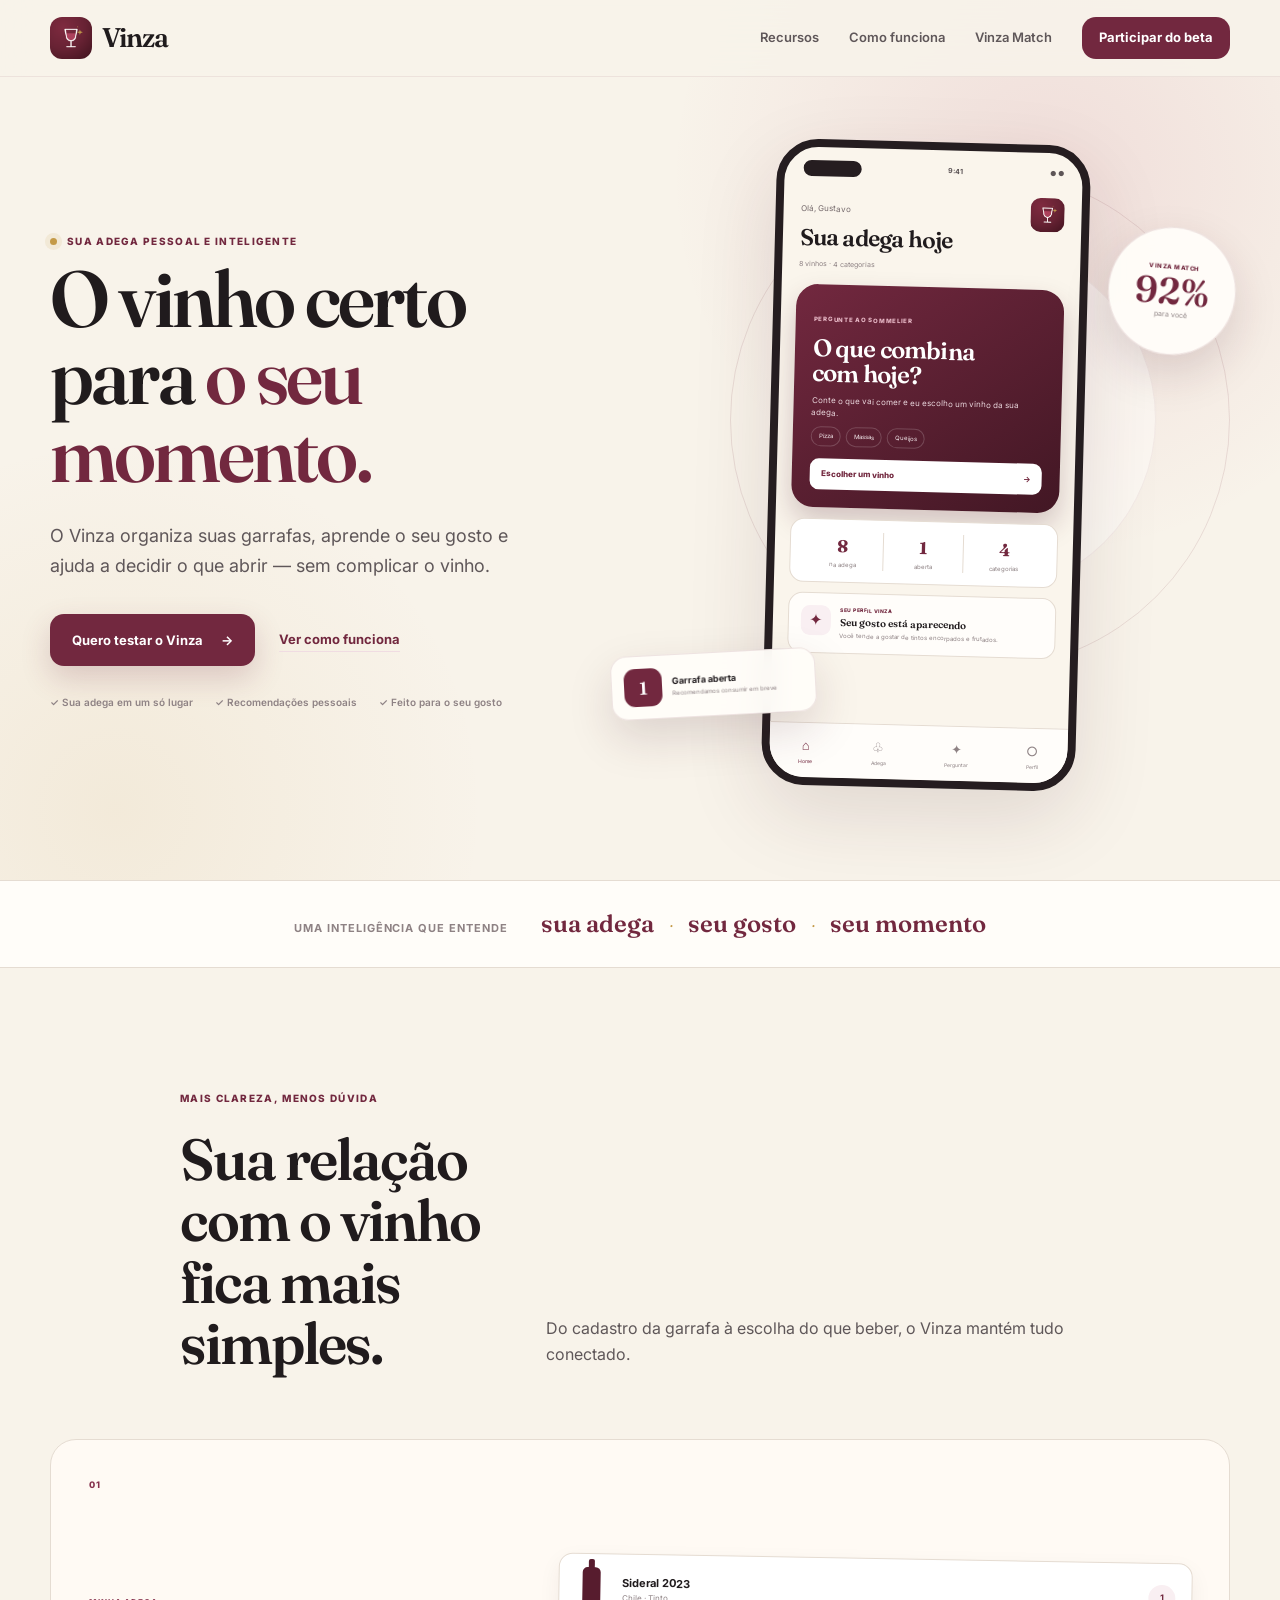
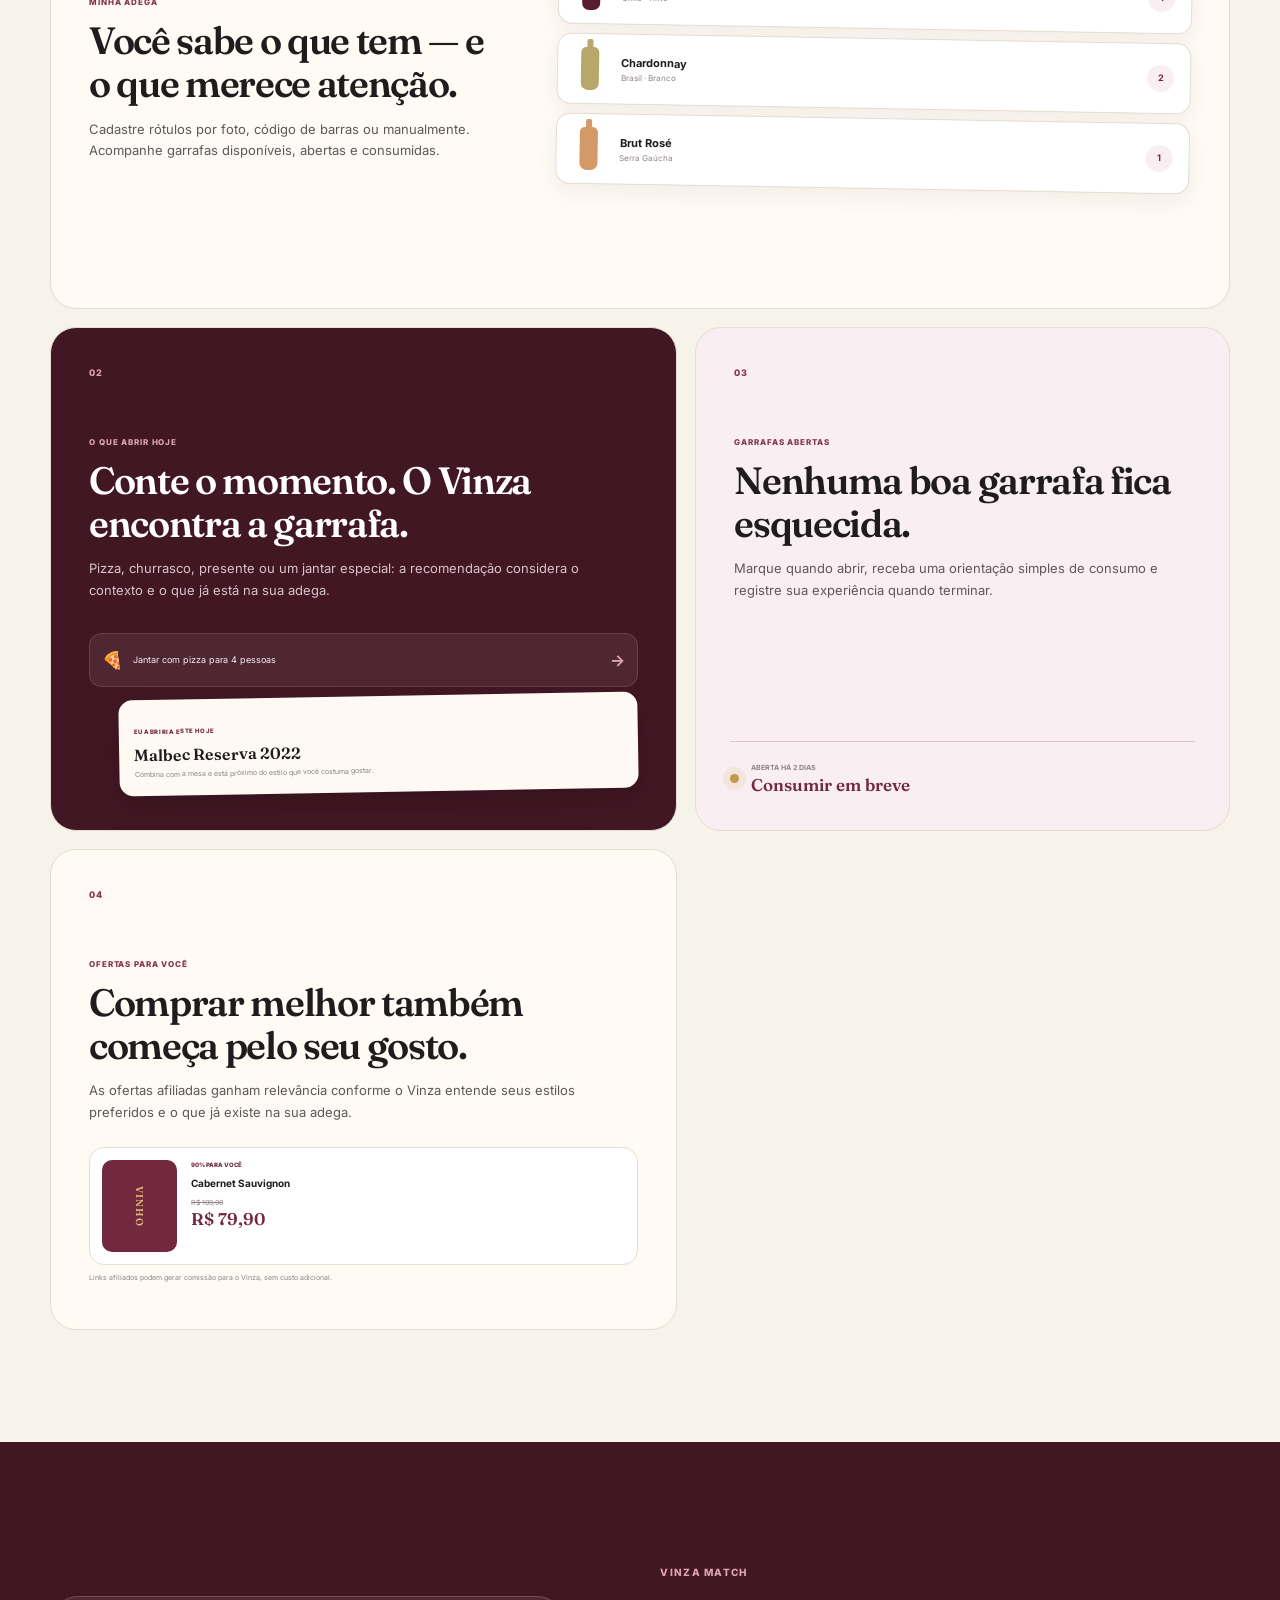
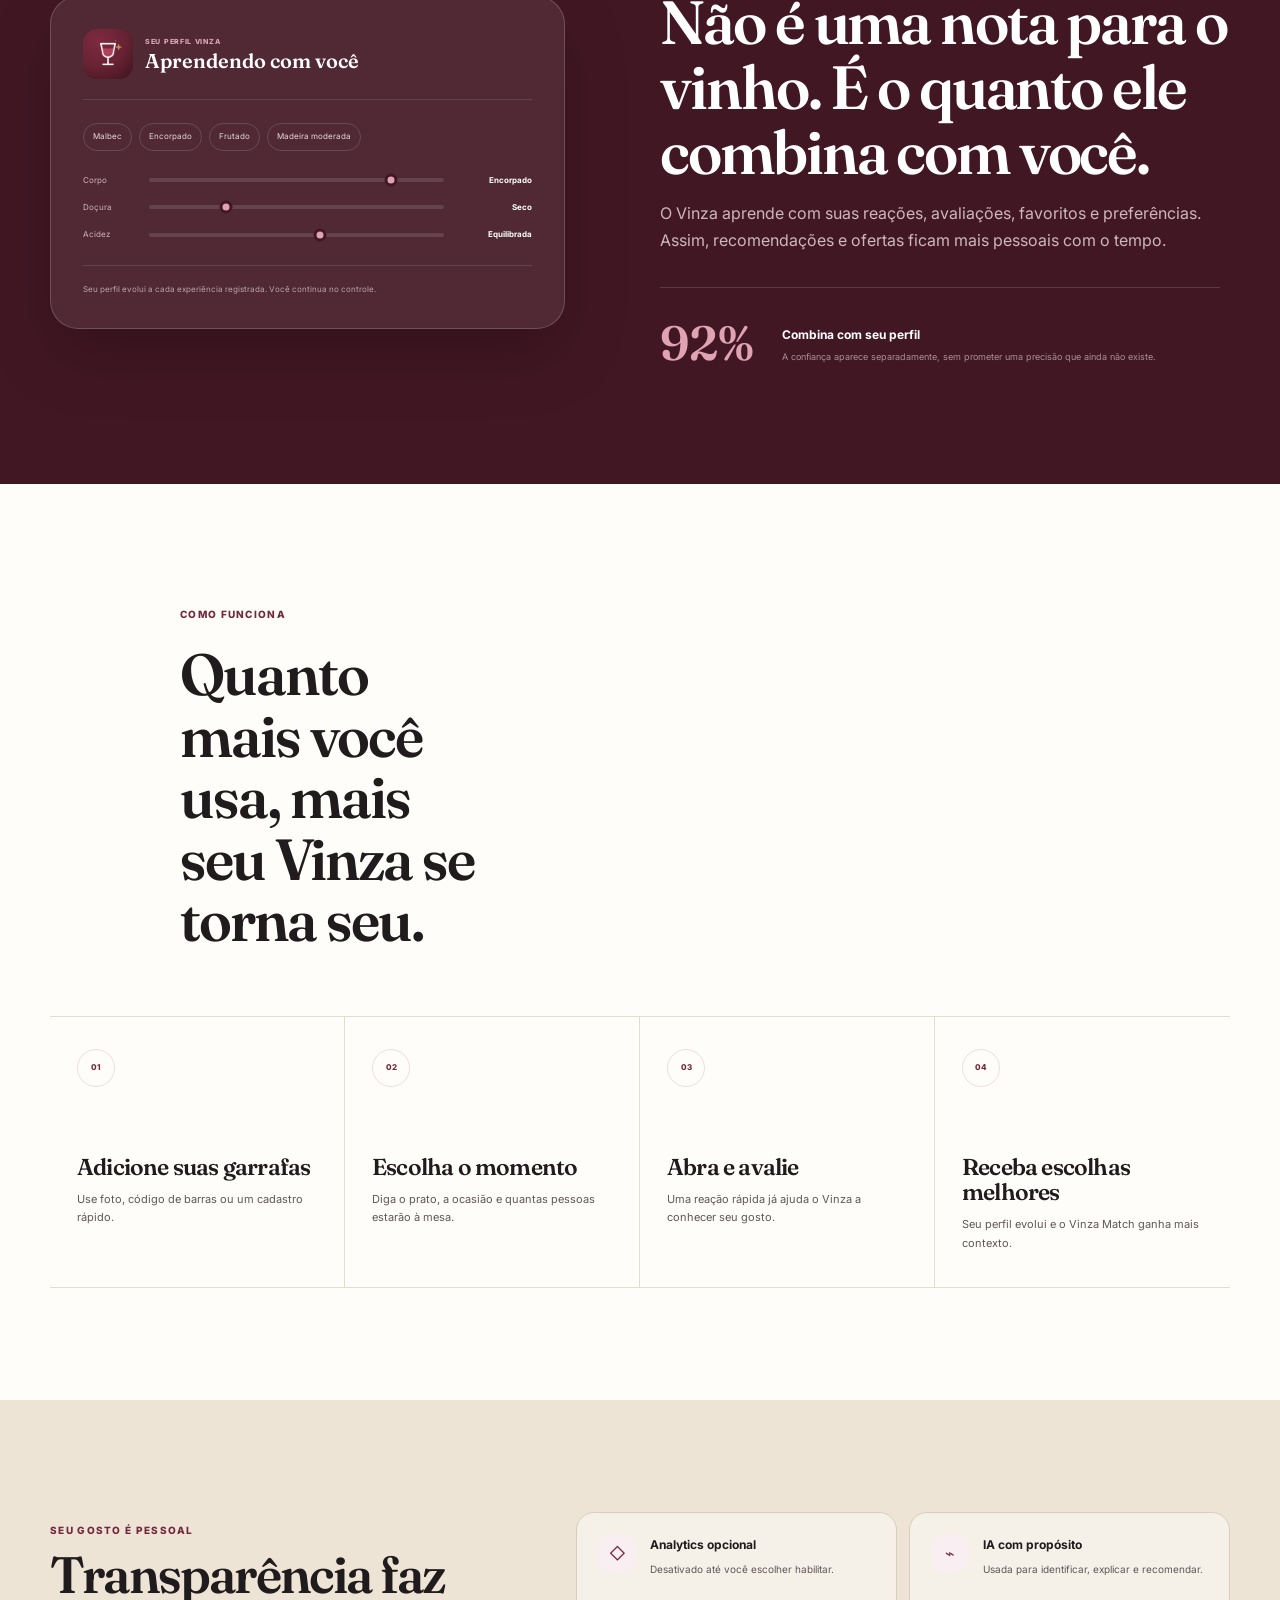
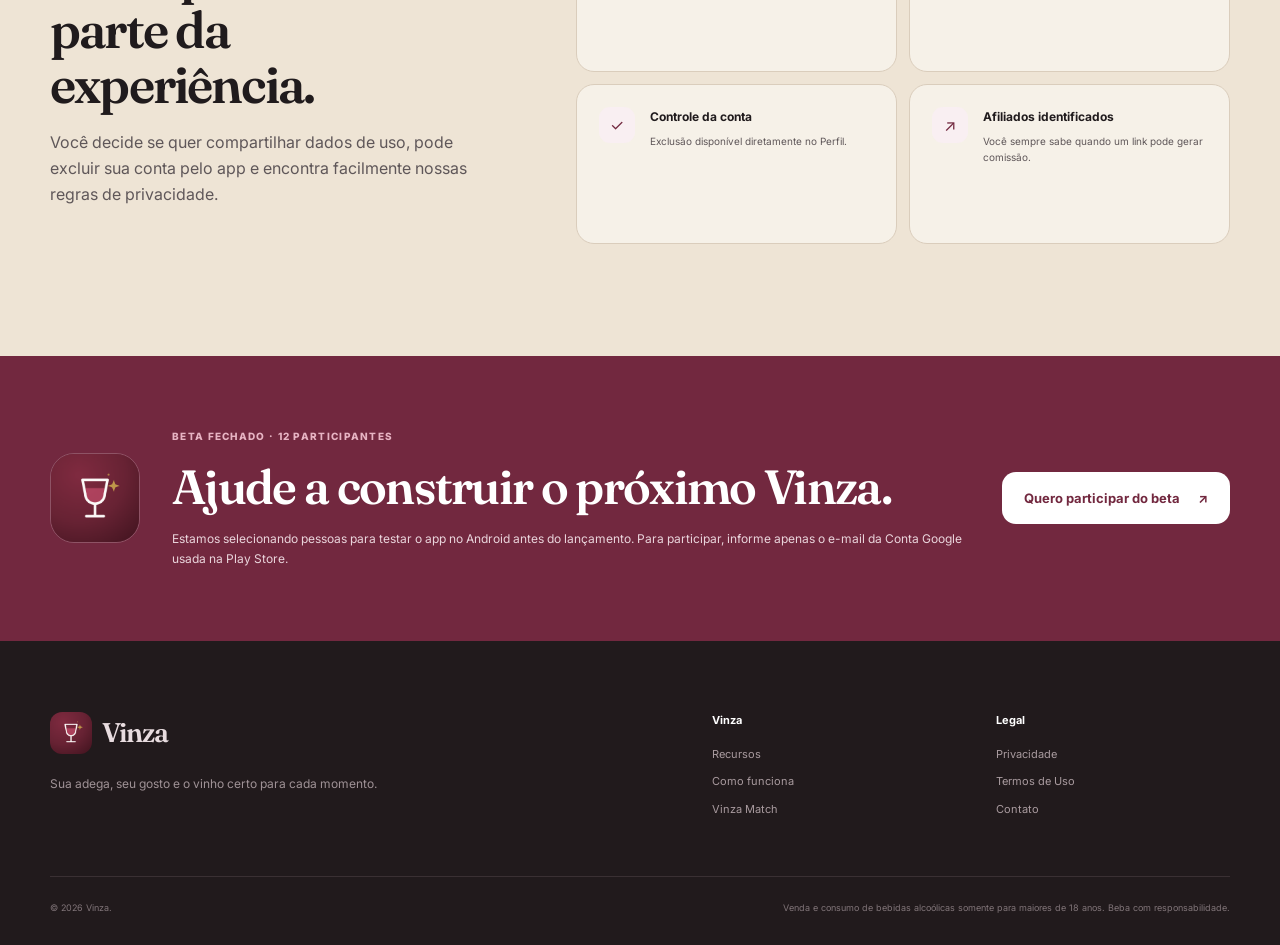
==== commit ce72e91c: "Adiciona convite para teste beta" ====
--- a/index.html
+++ b/index.html
@@ -34,7 +34,7 @@
         <a href="#recursos">Recursos</a>
         <a href="#como-funciona">Como funciona</a>
         <a href="#inteligencia">Vinza Match</a>
-        <a class="button button-small" href="#baixar">Conhecer o app</a>
+        <a class="button button-small" href="#beta">Participar do beta</a>
       </div>
     </nav>
   </header>
@@ -47,7 +47,7 @@
           <h1>O vinho certo para <em>o seu momento.</em></h1>
           <p class="lead">O Vinza organiza suas garrafas, aprende o seu gosto e ajuda a decidir o que abrir — sem complicar o vinho.</p>
           <div class="hero-actions">
-            <a class="button" href="#baixar">Quero conhecer o Vinza <span>→</span></a>
+            <a class="button" href="#beta">Quero testar o Vinza <span>→</span></a>
             <a class="text-link" href="#como-funciona">Ver como funciona</a>
           </div>
           <div class="hero-notes" aria-label="Destaques do Vinza">
@@ -178,11 +178,11 @@
       </div>
     </section>
 
-    <section class="download-section" id="baixar">
+    <section class="download-section" id="beta">
       <div class="container download-card reveal">
         <img src="assets/vinza-icon.png" alt="Logo do Vinza">
-        <div><p class="kicker">Em breve</p><h2>Sua próxima garrafa pode começar por aqui.</h2><p>O Vinza está em testes internos para Android e iPhone. Acompanhe o lançamento pelo Instagram.</p></div>
-        <a class="button button-light" href="https://instagram.com/vinza.app" target="_blank" rel="noopener noreferrer">Seguir @vinza.app <span>↗</span></a>
+        <div><p class="kicker">Beta fechado · 12 participantes</p><h2>Ajude a construir o próximo Vinza.</h2><p>Estamos selecionando pessoas para testar o app no Android antes do lançamento. Para participar, informe apenas o e-mail da Conta Google usada na Play Store.</p></div>
+        <a class="button button-light" href="https://forms.gle/C9zpDivjYQ2XSY6C7" target="_blank" rel="noopener noreferrer" data-analytics-event="beta_signup_clicked" data-analytics-source="site_beta_section">Quero participar do beta <span>↗</span></a>
       </div>
     </section>
   </main>
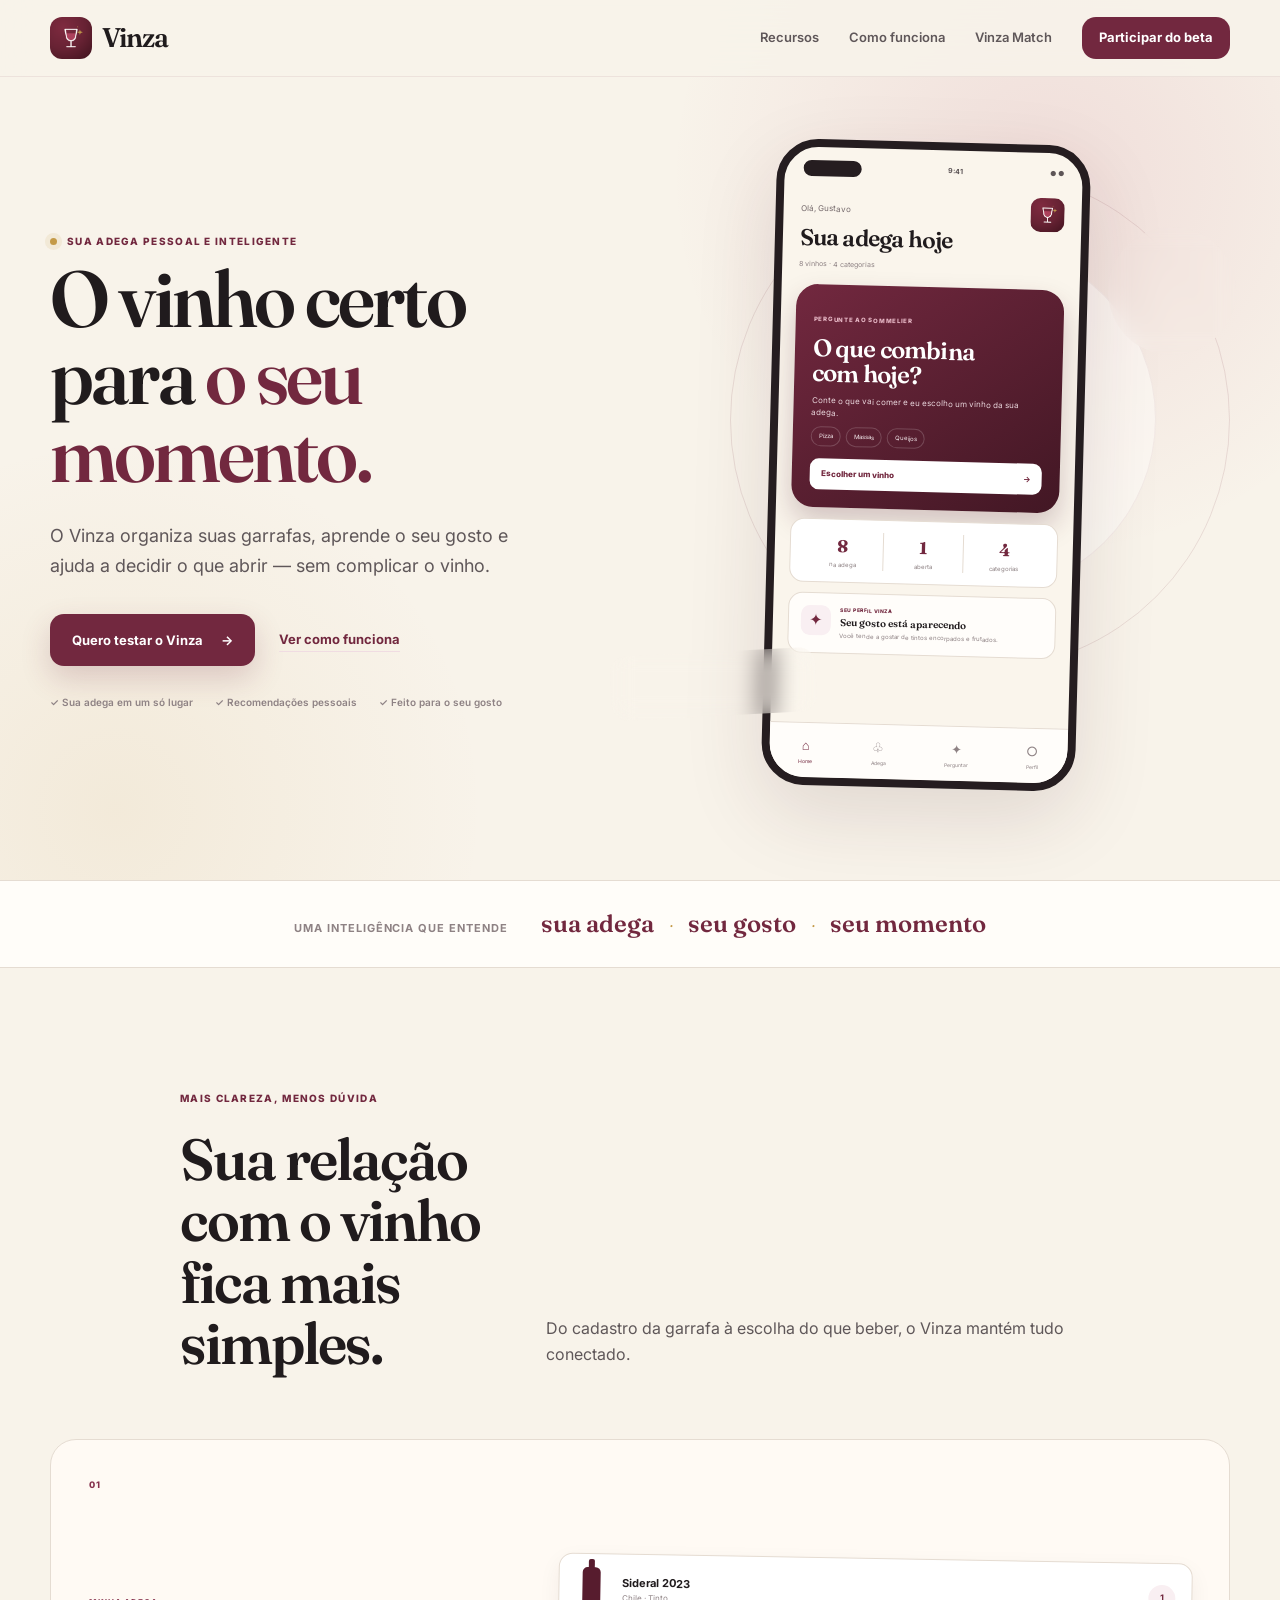
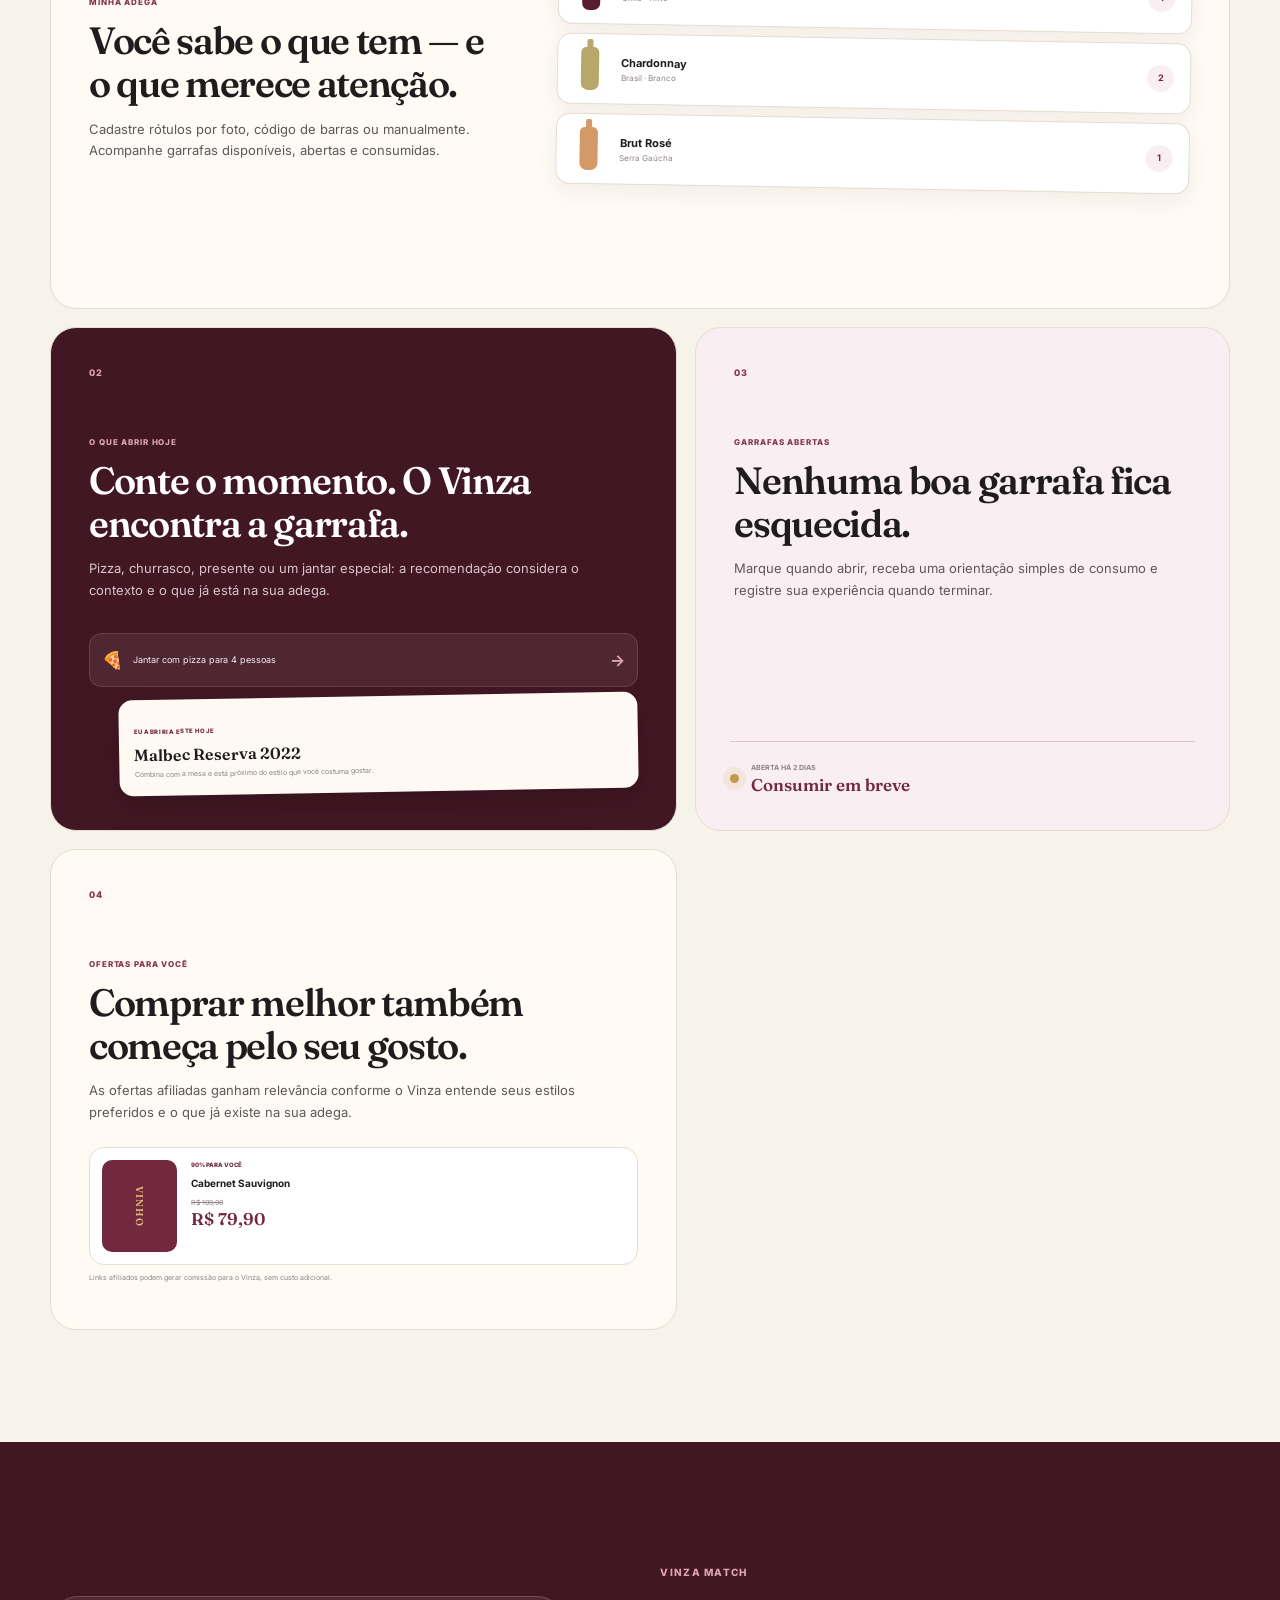
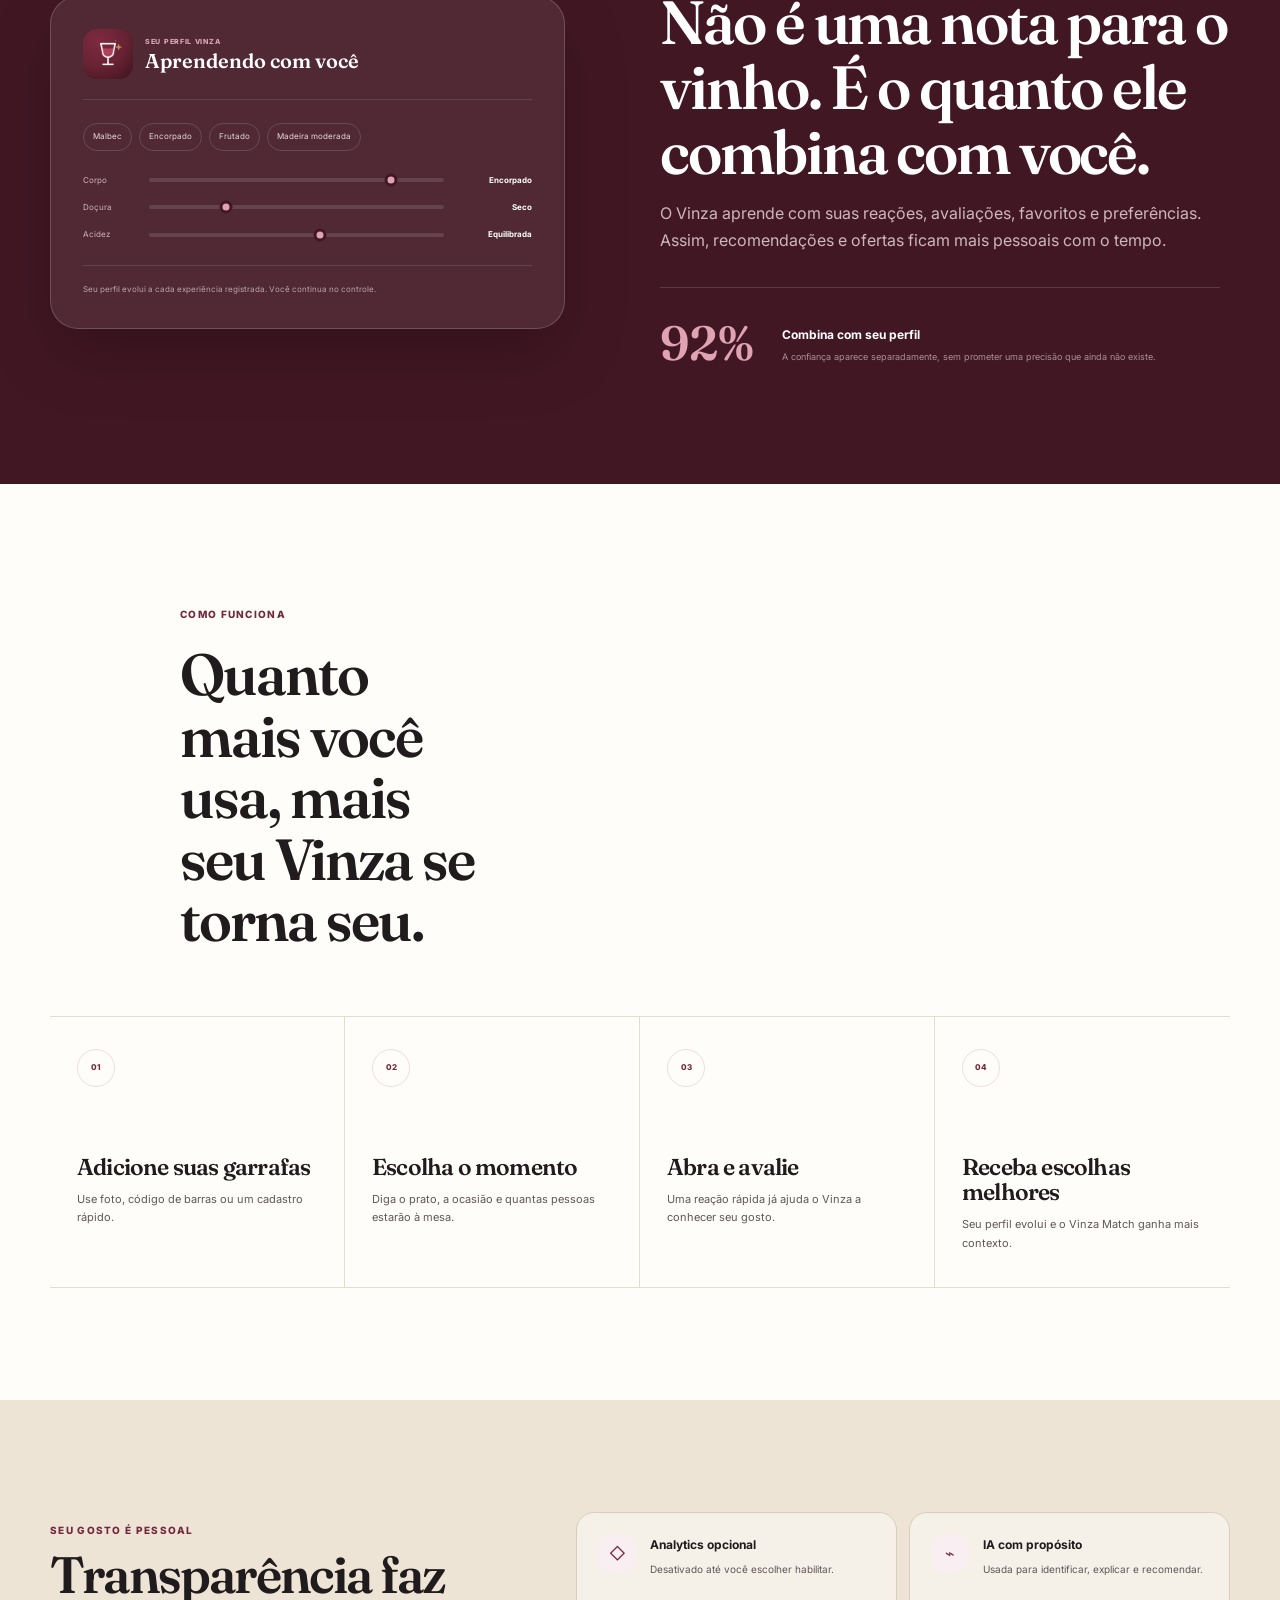
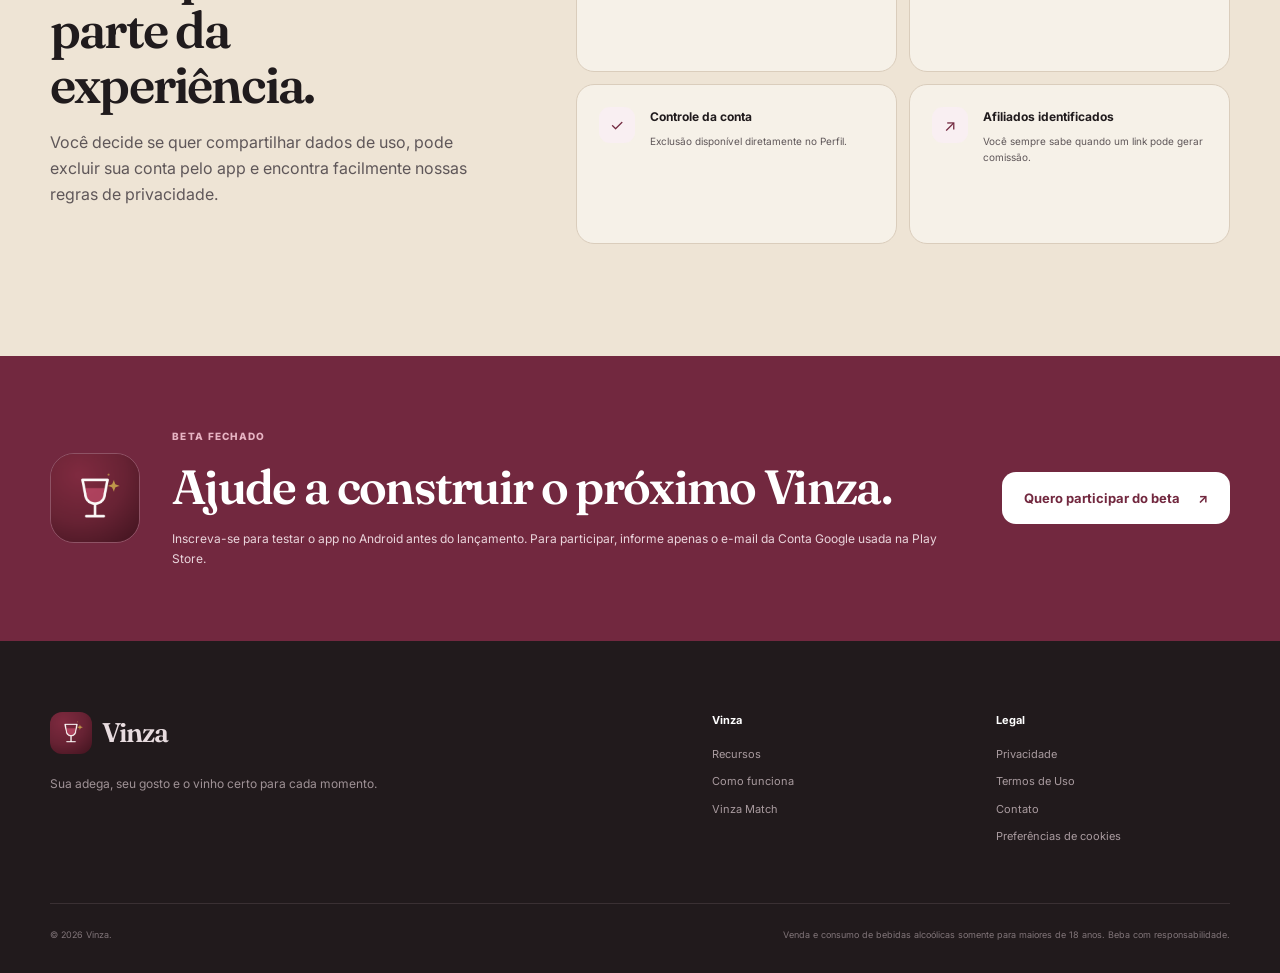
==== commit c5497c46: "Configura analytics consentido no site" ====
--- a/index.html
+++ b/index.html
@@ -31,10 +31,10 @@
         <svg viewBox="0 0 24 24" aria-hidden="true"><path d="M4 7h16M4 12h16M4 17h16"/></svg>
       </button>
       <div class="nav-links">
-        <a href="#recursos">Recursos</a>
-        <a href="#como-funciona">Como funciona</a>
-        <a href="#inteligencia">Vinza Match</a>
-        <a class="button button-small" href="#beta">Participar do beta</a>
+        <a href="#recursos" data-nav-destination="recursos">Recursos</a>
+        <a href="#como-funciona" data-nav-destination="como_funciona">Como funciona</a>
+        <a href="#inteligencia" data-nav-destination="vinza_match">Vinza Match</a>
+        <a class="button button-small" href="#beta" data-nav-destination="beta">Participar do beta</a>
       </div>
     </nav>
   </header>
@@ -47,8 +47,8 @@
           <h1>O vinho certo para <em>o seu momento.</em></h1>
           <p class="lead">O Vinza organiza suas garrafas, aprende o seu gosto e ajuda a decidir o que abrir — sem complicar o vinho.</p>
           <div class="hero-actions">
-            <a class="button" href="#beta">Quero testar o Vinza <span>→</span></a>
-            <a class="text-link" href="#como-funciona">Ver como funciona</a>
+            <a class="button" href="#beta" data-nav-destination="beta" data-nav-location="hero">Quero testar o Vinza <span>→</span></a>
+            <a class="text-link" href="#como-funciona" data-nav-destination="como_funciona" data-nav-location="hero">Ver como funciona</a>
           </div>
           <div class="hero-notes" aria-label="Destaques do Vinza">
             <span>✓ Sua adega em um só lugar</span>
@@ -181,7 +181,7 @@
     <section class="download-section" id="beta">
       <div class="container download-card reveal">
         <img src="assets/vinza-icon.png" alt="Logo do Vinza">
-        <div><p class="kicker">Beta fechado · 12 participantes</p><h2>Ajude a construir o próximo Vinza.</h2><p>Estamos selecionando pessoas para testar o app no Android antes do lançamento. Para participar, informe apenas o e-mail da Conta Google usada na Play Store.</p></div>
+        <div><p class="kicker">Beta fechado</p><h2>Ajude a construir o próximo Vinza.</h2><p>Inscreva-se para testar o app no Android antes do lançamento. Para participar, informe apenas o e-mail da Conta Google usada na Play Store.</p></div>
         <a class="button button-light" href="https://forms.gle/C9zpDivjYQ2XSY6C7" target="_blank" rel="noopener noreferrer" data-analytics-event="beta_signup_clicked" data-analytics-source="site_beta_section">Quero participar do beta <span>↗</span></a>
       </div>
     </section>
@@ -191,10 +191,15 @@
     <div class="container footer-grid">
       <div class="footer-brand"><a class="brand" href="#inicio"><img src="assets/vinza-icon.png" alt="" width="42" height="42"><span>Vinza</span></a><p>Sua adega, seu gosto e o vinho certo para cada momento.</p></div>
       <div><strong>Vinza</strong><a href="#recursos">Recursos</a><a href="#como-funciona">Como funciona</a><a href="#inteligencia">Vinza Match</a></div>
-      <div><strong>Legal</strong><a href="privacy.html">Privacidade</a><a href="terms.html">Termos de Uso</a><a href="mailto:suporte@vinza.app">Contato</a></div>
+      <div><strong>Legal</strong><a href="privacy.html" data-legal-link="privacy">Privacidade</a><a href="terms.html" data-legal-link="terms">Termos de Uso</a><a href="mailto:suporte@vinza.app" data-outbound-destination="support_email">Contato</a><button class="footer-preferences" type="button" data-analytics-preferences>Preferências de cookies</button></div>
     </div>
     <div class="container footer-bottom"><span>© <span data-year>2026</span> Vinza.</span><span>Venda e consumo de bebidas alcoólicas somente para maiores de 18 anos. Beba com responsabilidade.</span></div>
   </footer>
+  <aside class="consent-banner" data-consent-banner hidden aria-labelledby="consent-title">
+    <div><strong id="consent-title">Analytics opcional</strong><p>Podemos medir visitas e cliques para melhorar o Vinza. Nenhum dado do formulário é coletado pelo site.</p></div>
+    <div class="consent-actions"><button type="button" class="consent-decline" data-consent="denied">Agora não</button><button type="button" class="button" data-consent="granted">Aceitar Analytics</button></div>
+  </aside>
+  <script src="analytics-config.js"></script>
   <script src="script.js"></script>
 </body>
 </html>
--- a/styles.css
+++ b/styles.css
@@ -204,7 +204,16 @@
 .footer-grid > div:not(.footer-brand) { display: grid; align-content: start; gap: 9px; color: #a99b9f; font-size: 11px; }
 .footer-grid strong { margin-bottom: 7px; color: white; font-size: 11px; }
 .footer-grid a:hover { color: white; }
+.footer-preferences { border: 0; padding: 0; background: transparent; color: inherit; cursor: pointer; font: inherit; text-align: left; }
+.footer-preferences:hover { color: white; }
 .footer-bottom { display: flex; align-items: center; justify-content: space-between; gap: 30px; margin-top: 58px; border-top: 1px solid #3a3033; padding-top: 24px; color: #817579; font-size: 9px; }
+.consent-banner { position: fixed; z-index: 100; right: 24px; bottom: 24px; display: grid; width: min(540px, calc(100% - 48px)); grid-template-columns: 1fr auto; align-items: center; gap: 22px; border: 1px solid var(--border); border-radius: 18px; padding: 18px; background: var(--surface); box-shadow: var(--shadow); }
+.consent-banner[hidden] { display: none; }
+.consent-banner strong { font: 600 18px Fraunces, serif; }
+.consent-banner p { margin: 4px 0 0; color: var(--ink-soft); font-size: 11px; line-height: 1.5; }
+.consent-actions { display: flex; align-items: center; gap: 8px; }
+.consent-actions .button { min-height: 42px; white-space: nowrap; }
+.consent-decline { min-height: 42px; border: 0; padding: 0 10px; background: transparent; color: var(--wine-700); cursor: pointer; font-size: 11px; font-weight: 700; }
 .reveal { opacity: 0; transform: translateY(18px); transition: opacity .7s ease, transform .7s ease; }
 .reveal.visible { opacity: 1; transform: none; }
 
@@ -288,6 +297,8 @@
   .footer-grid { grid-template-columns: 1fr 1fr; }
   .footer-brand { grid-column: 1 / -1; }
   .footer-bottom { align-items: flex-start; flex-direction: column; }
+  .consent-banner { right: 14px; bottom: 14px; width: calc(100% - 28px); grid-template-columns: 1fr; gap: 14px; }
+  .consent-actions { justify-content: flex-end; }
 }
 
 @media (max-width: 390px) {
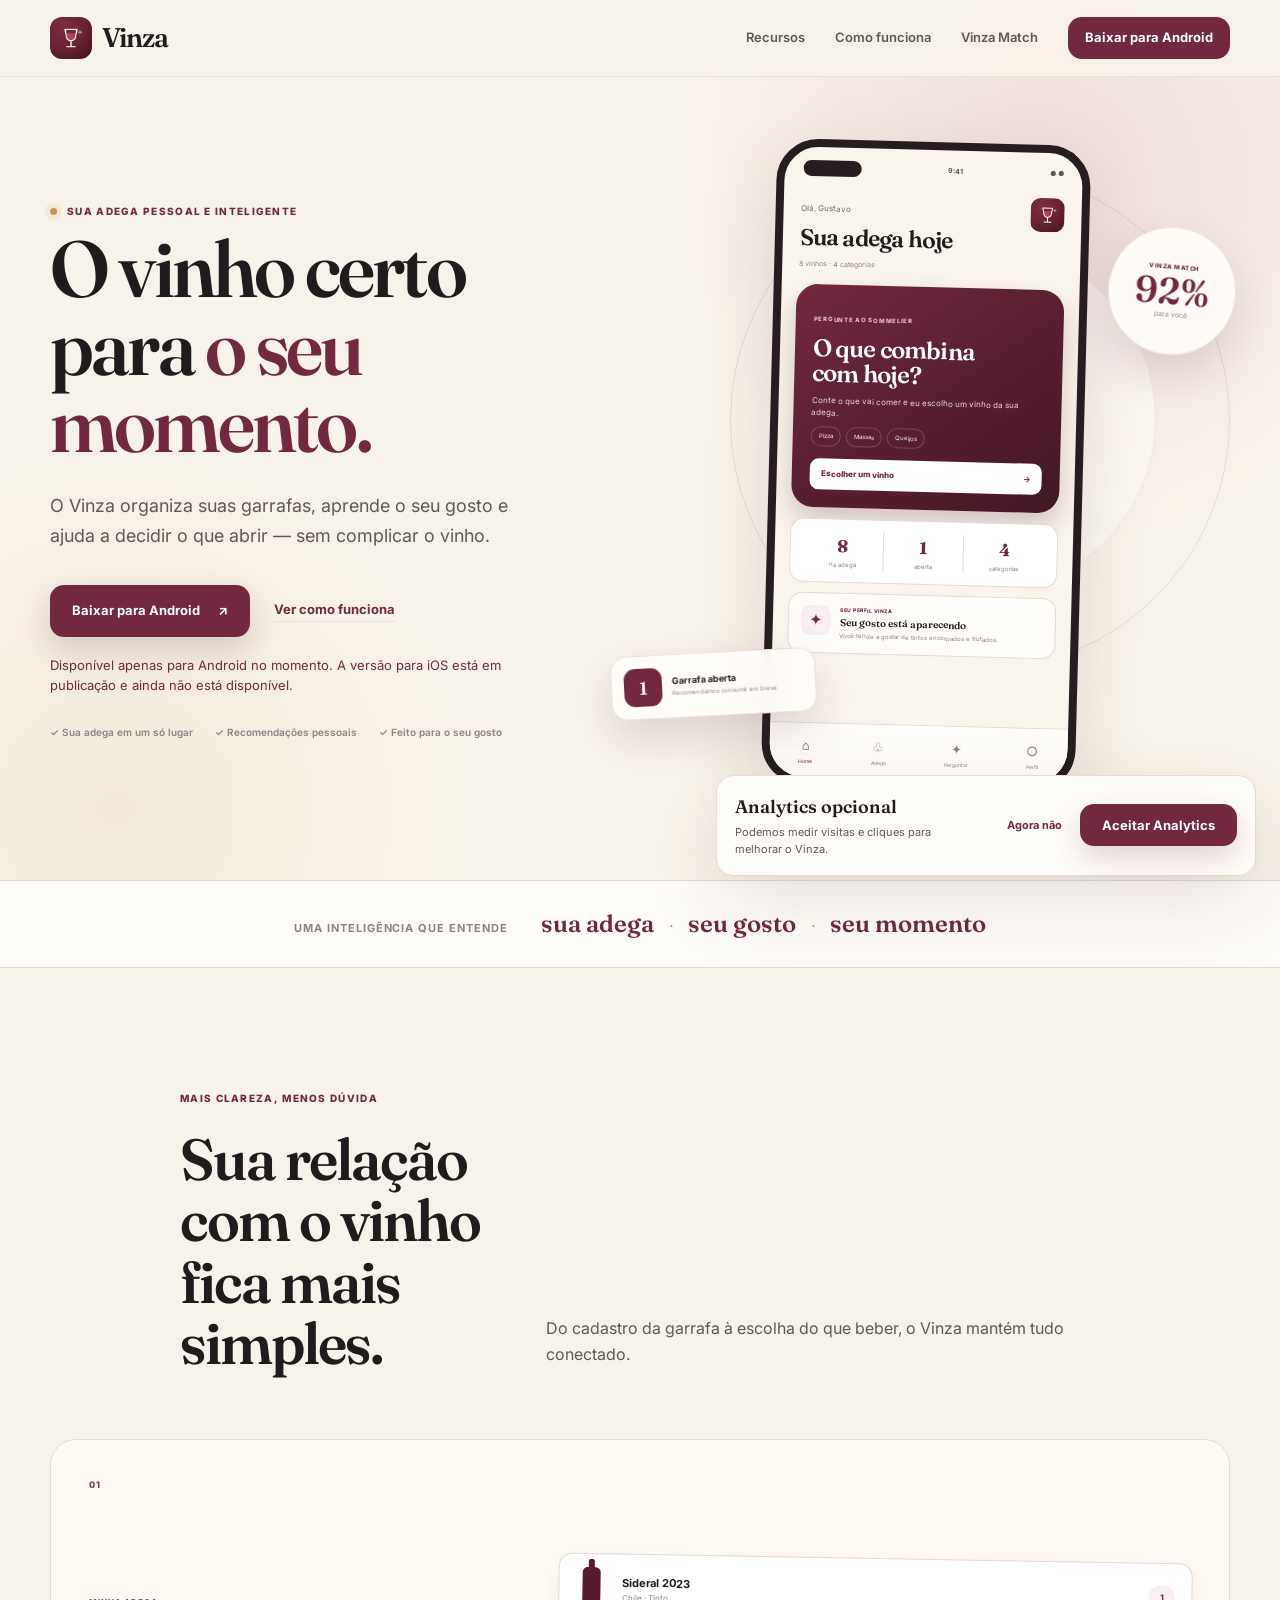
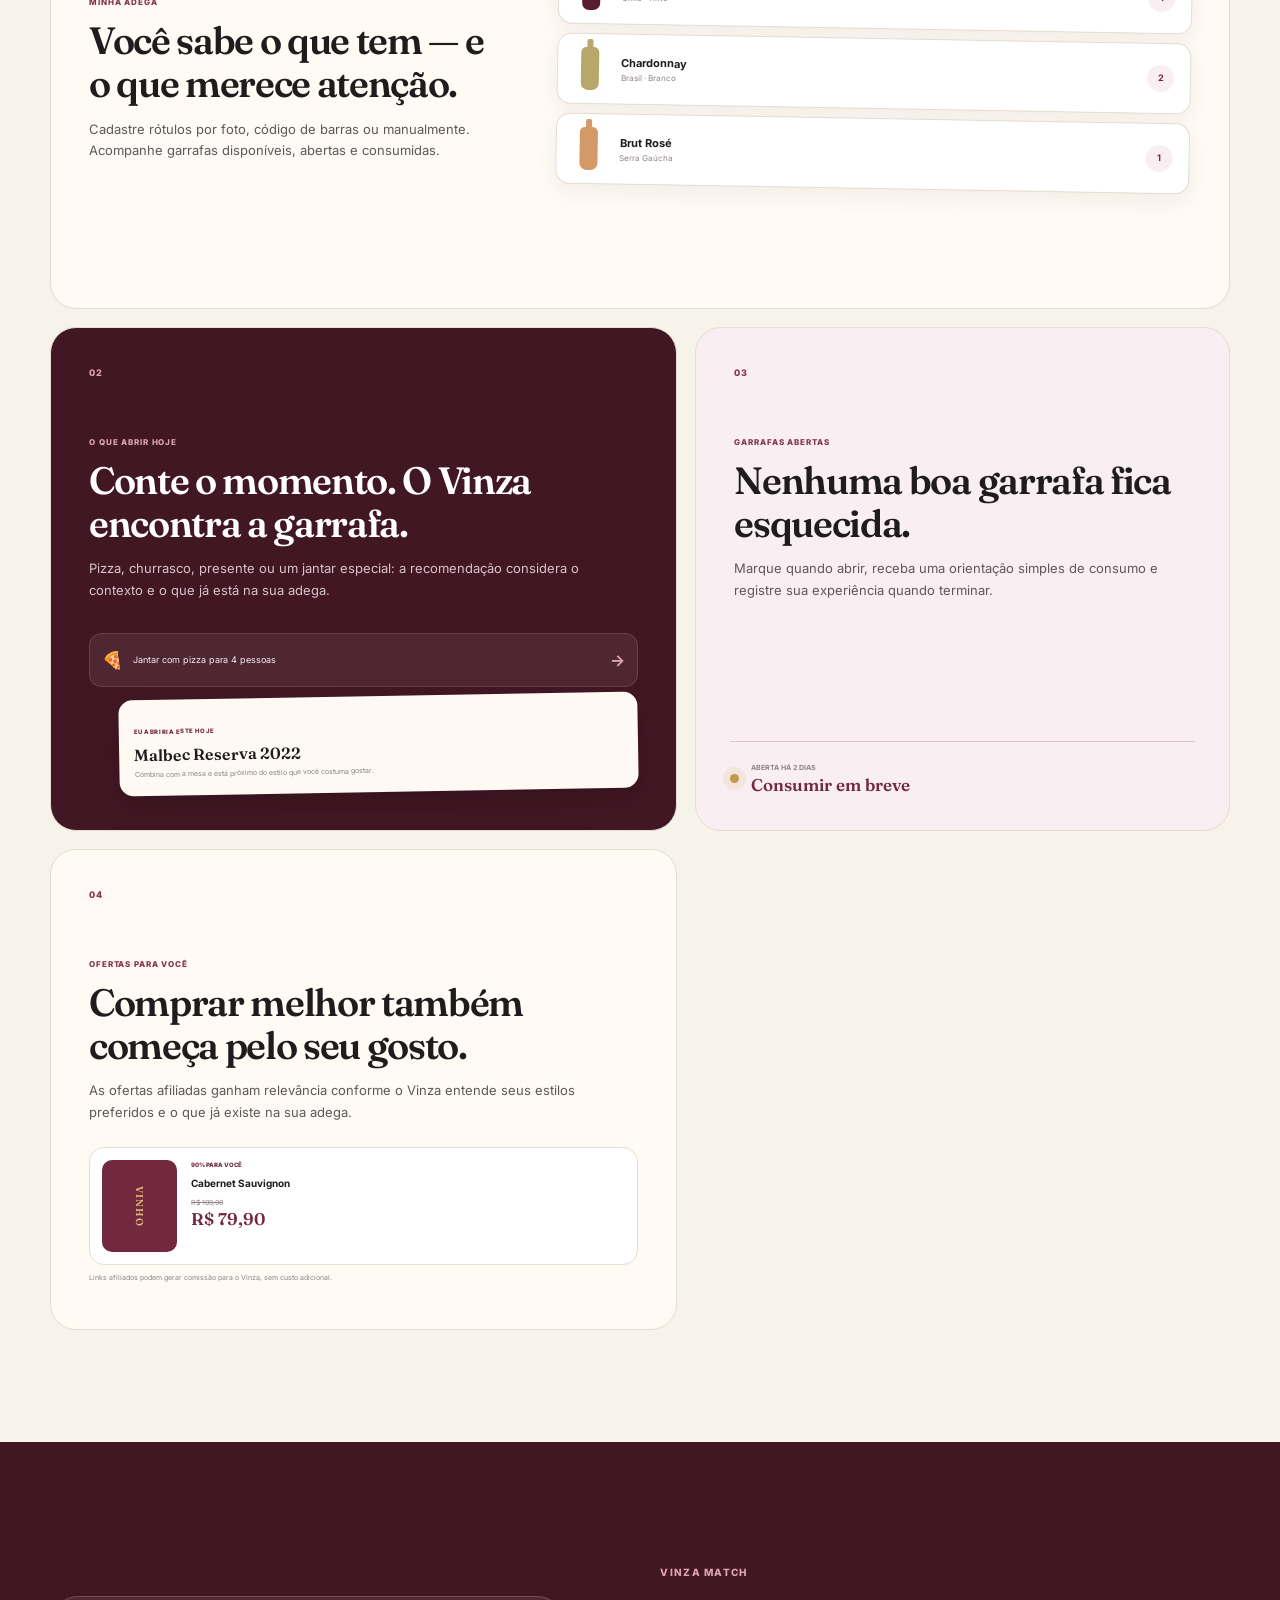
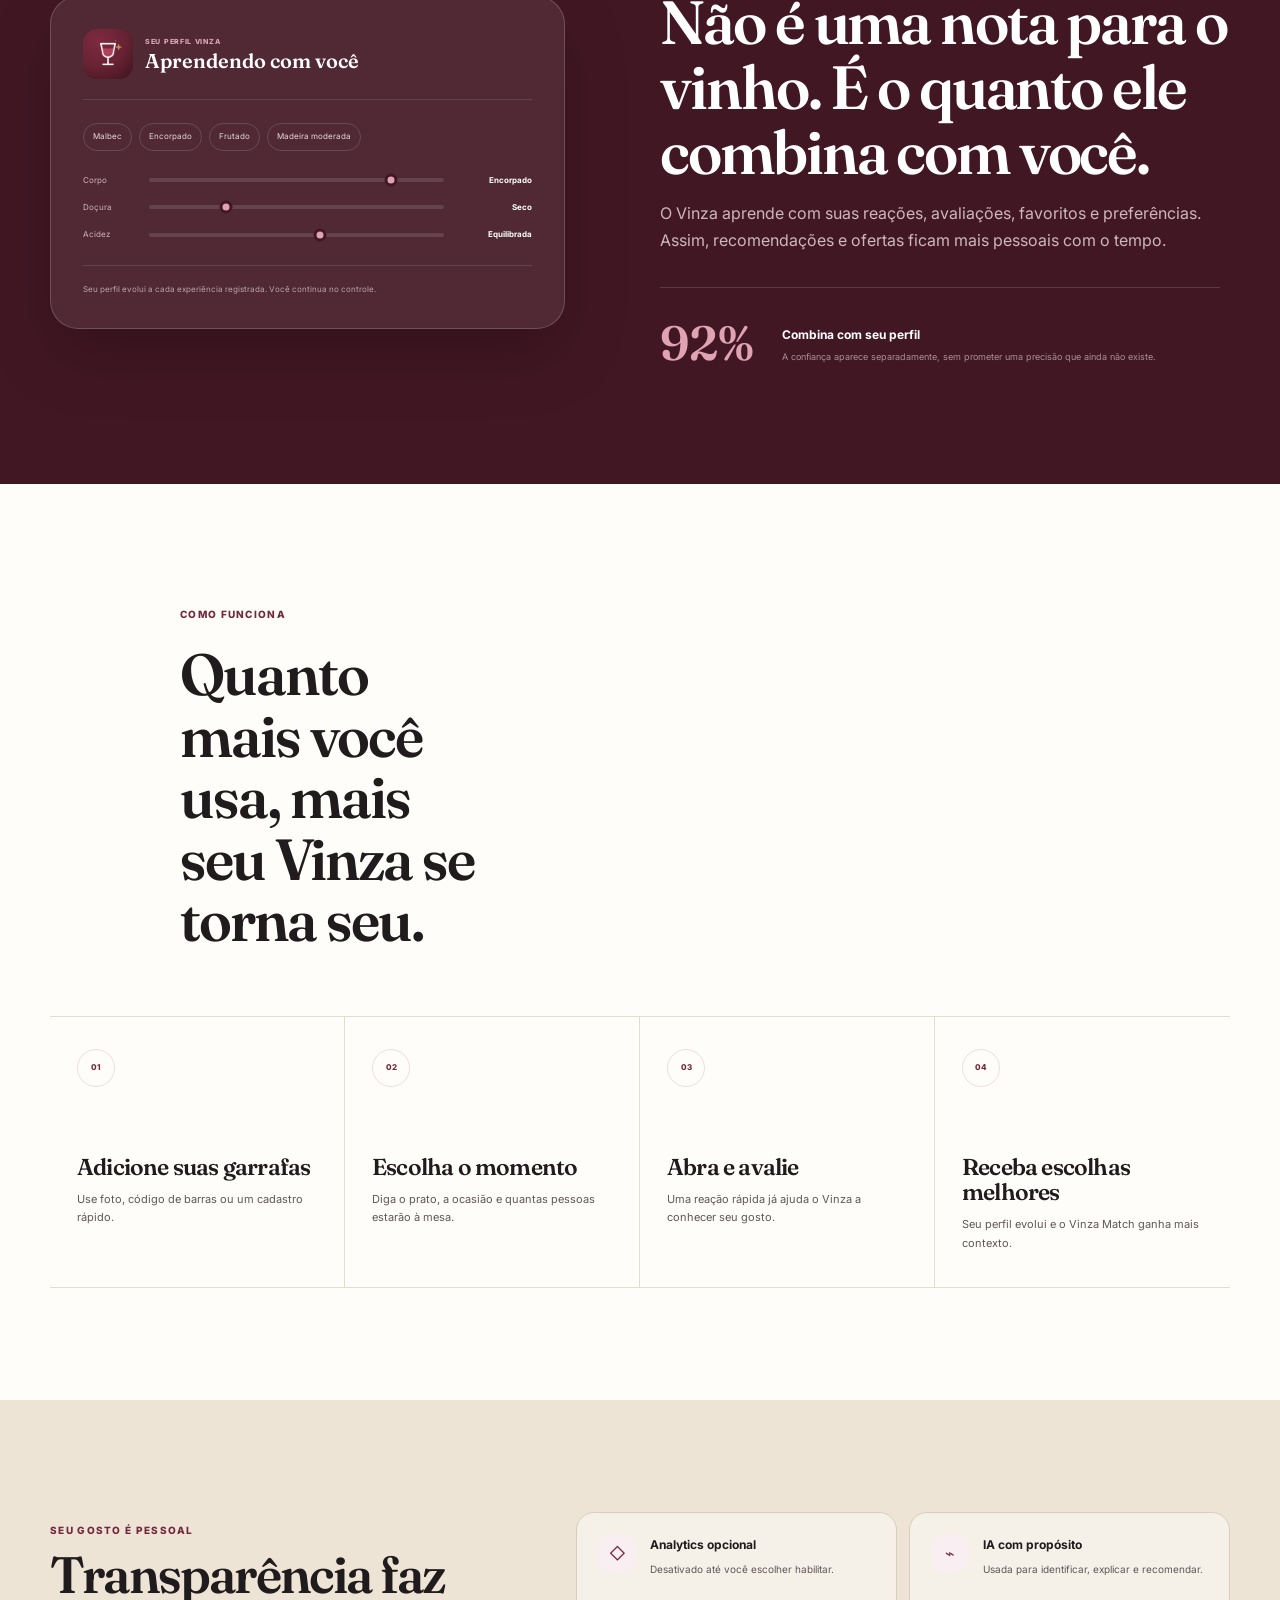
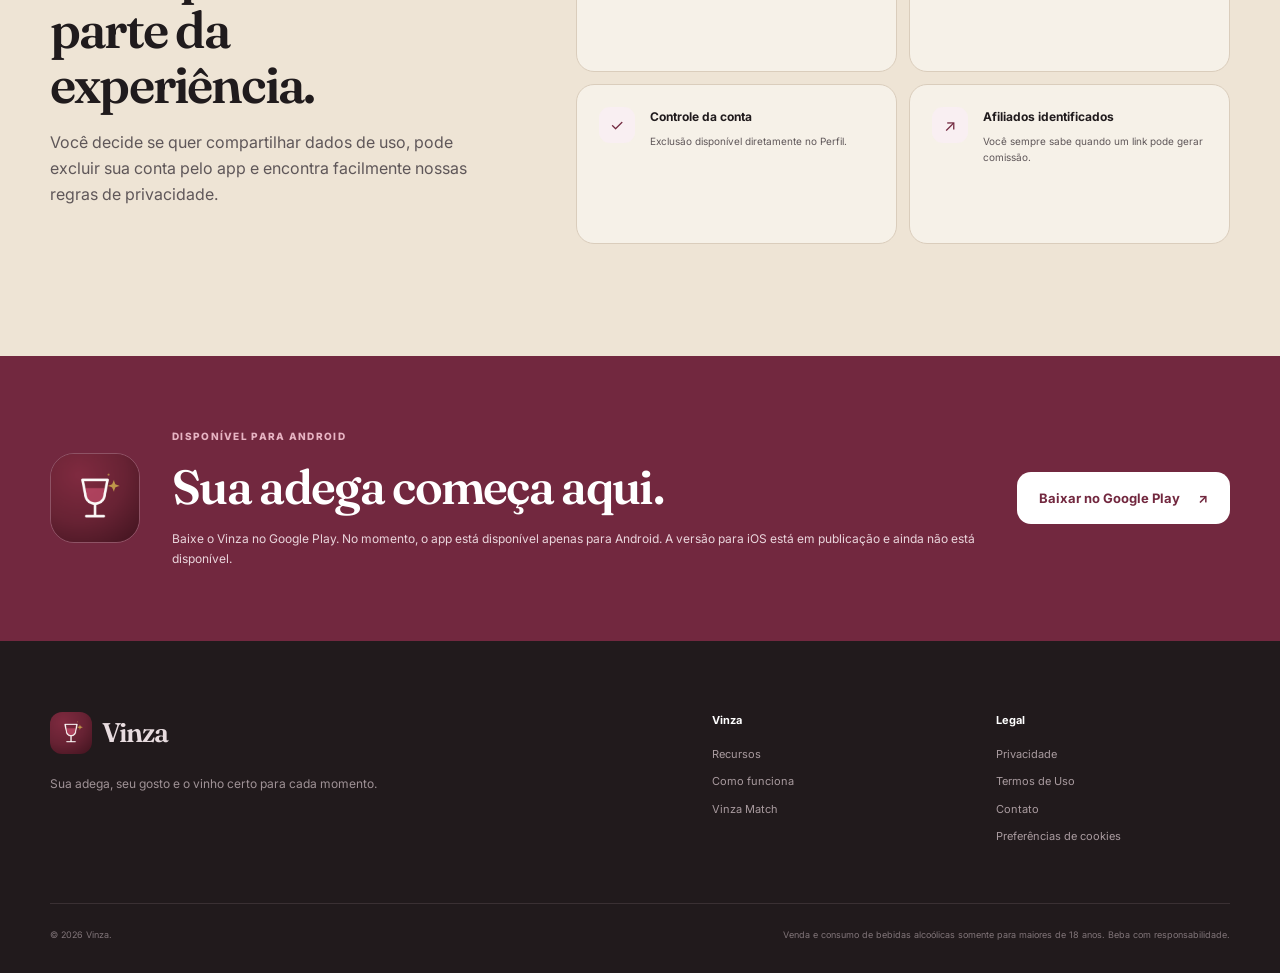
==== commit ff015b5c: "add" ====
--- a/index.html
+++ b/index.html
@@ -34,7 +34,7 @@
         <a href="#recursos" data-nav-destination="recursos">Recursos</a>
         <a href="#como-funciona" data-nav-destination="como_funciona">Como funciona</a>
         <a href="#inteligencia" data-nav-destination="vinza_match">Vinza Match</a>
-        <a class="button button-small" href="#beta" data-nav-destination="beta">Participar do beta</a>
+        <a class="button button-small" href="#download" data-nav-destination="download">Baixar para Android</a>
       </div>
     </nav>
   </header>
@@ -47,9 +47,10 @@
           <h1>O vinho certo para <em>o seu momento.</em></h1>
           <p class="lead">O Vinza organiza suas garrafas, aprende o seu gosto e ajuda a decidir o que abrir — sem complicar o vinho.</p>
           <div class="hero-actions">
-            <a class="button" href="#beta" data-nav-destination="beta" data-nav-location="hero">Quero testar o Vinza <span>→</span></a>
+            <a class="button" href="https://play.google.com/store/apps/details?id=app.mtlabsbr.vinza" target="_blank" rel="noopener noreferrer" data-analytics-event="android_download_clicked" data-analytics-source="site_hero">Baixar para Android <span>↗</span></a>
             <a class="text-link" href="#como-funciona" data-nav-destination="como_funciona" data-nav-location="hero">Ver como funciona</a>
           </div>
+          <p class="availability-note">Disponível apenas para Android no momento. A versão para iOS está em publicação e ainda não está disponível.</p>
           <div class="hero-notes" aria-label="Destaques do Vinza">
             <span>✓ Sua adega em um só lugar</span>
             <span>✓ Recomendações pessoais</span>
@@ -178,11 +179,11 @@
       </div>
     </section>
 
-    <section class="download-section" id="beta">
+    <section class="download-section" id="download">
       <div class="container download-card reveal">
         <img src="assets/vinza-icon.png" alt="Logo do Vinza">
-        <div><p class="kicker">Beta fechado</p><h2>Ajude a construir o próximo Vinza.</h2><p>Inscreva-se para testar o app no Android antes do lançamento. Para participar, informe apenas o e-mail da Conta Google usada na Play Store.</p></div>
-        <a class="button button-light" href="https://forms.gle/C9zpDivjYQ2XSY6C7" target="_blank" rel="noopener noreferrer" data-analytics-event="beta_signup_clicked" data-analytics-source="site_beta_section">Quero participar do beta <span>↗</span></a>
+        <div><p class="kicker">Disponível para Android</p><h2>Sua adega começa aqui.</h2><p>Baixe o Vinza no Google Play. No momento, o app está disponível apenas para Android. A versão para iOS está em publicação e ainda não está disponível.</p></div>
+        <a class="button button-light" href="https://play.google.com/store/apps/details?id=app.mtlabsbr.vinza" target="_blank" rel="noopener noreferrer" data-analytics-event="android_download_clicked" data-analytics-source="site_download_section">Baixar no Google Play <span>↗</span></a>
       </div>
     </section>
   </main>
@@ -196,7 +197,7 @@
     <div class="container footer-bottom"><span>© <span data-year>2026</span> Vinza.</span><span>Venda e consumo de bebidas alcoólicas somente para maiores de 18 anos. Beba com responsabilidade.</span></div>
   </footer>
   <aside class="consent-banner" data-consent-banner hidden aria-labelledby="consent-title">
-    <div><strong id="consent-title">Analytics opcional</strong><p>Podemos medir visitas e cliques para melhorar o Vinza. Nenhum dado do formulário é coletado pelo site.</p></div>
+    <div><strong id="consent-title">Analytics opcional</strong><p>Podemos medir visitas e cliques para melhorar o Vinza.</p></div>
     <div class="consent-actions"><button type="button" class="consent-decline" data-consent="denied">Agora não</button><button type="button" class="button" data-consent="granted">Aceitar Analytics</button></div>
   </aside>
   <script src="analytics-config.js"></script>
--- a/styles.css
+++ b/styles.css
@@ -38,6 +38,7 @@
 .button { display: inline-flex; min-height: 52px; align-items: center; justify-content: center; gap: 18px; border: 0; border-radius: 14px; padding: 0 22px; background: var(--wine-700); color: white; font-size: 13px; font-weight: 700; box-shadow: 0 12px 30px rgb(114 40 63 / .2); transition: transform .2s ease, background .2s ease; }
 .button:hover { background: var(--wine-800); transform: translateY(-2px); }
 .button-small { min-height: 42px; padding-inline: 17px; box-shadow: none; }
+.availability-note { margin: 18px 0 0; color: var(--wine-700); font-size: 13px; line-height: 1.6; }
 
 .hero { position: relative; min-height: 820px; overflow: hidden; padding: 142px 0 88px; }
 .hero::before { position: absolute; inset: 0; background: radial-gradient(circle at 82% 20%, rgb(182 66 100 / .12), transparent 30%), radial-gradient(circle at 9% 92%, rgb(196 154 72 / .10), transparent 26%); content: ''; pointer-events: none; }
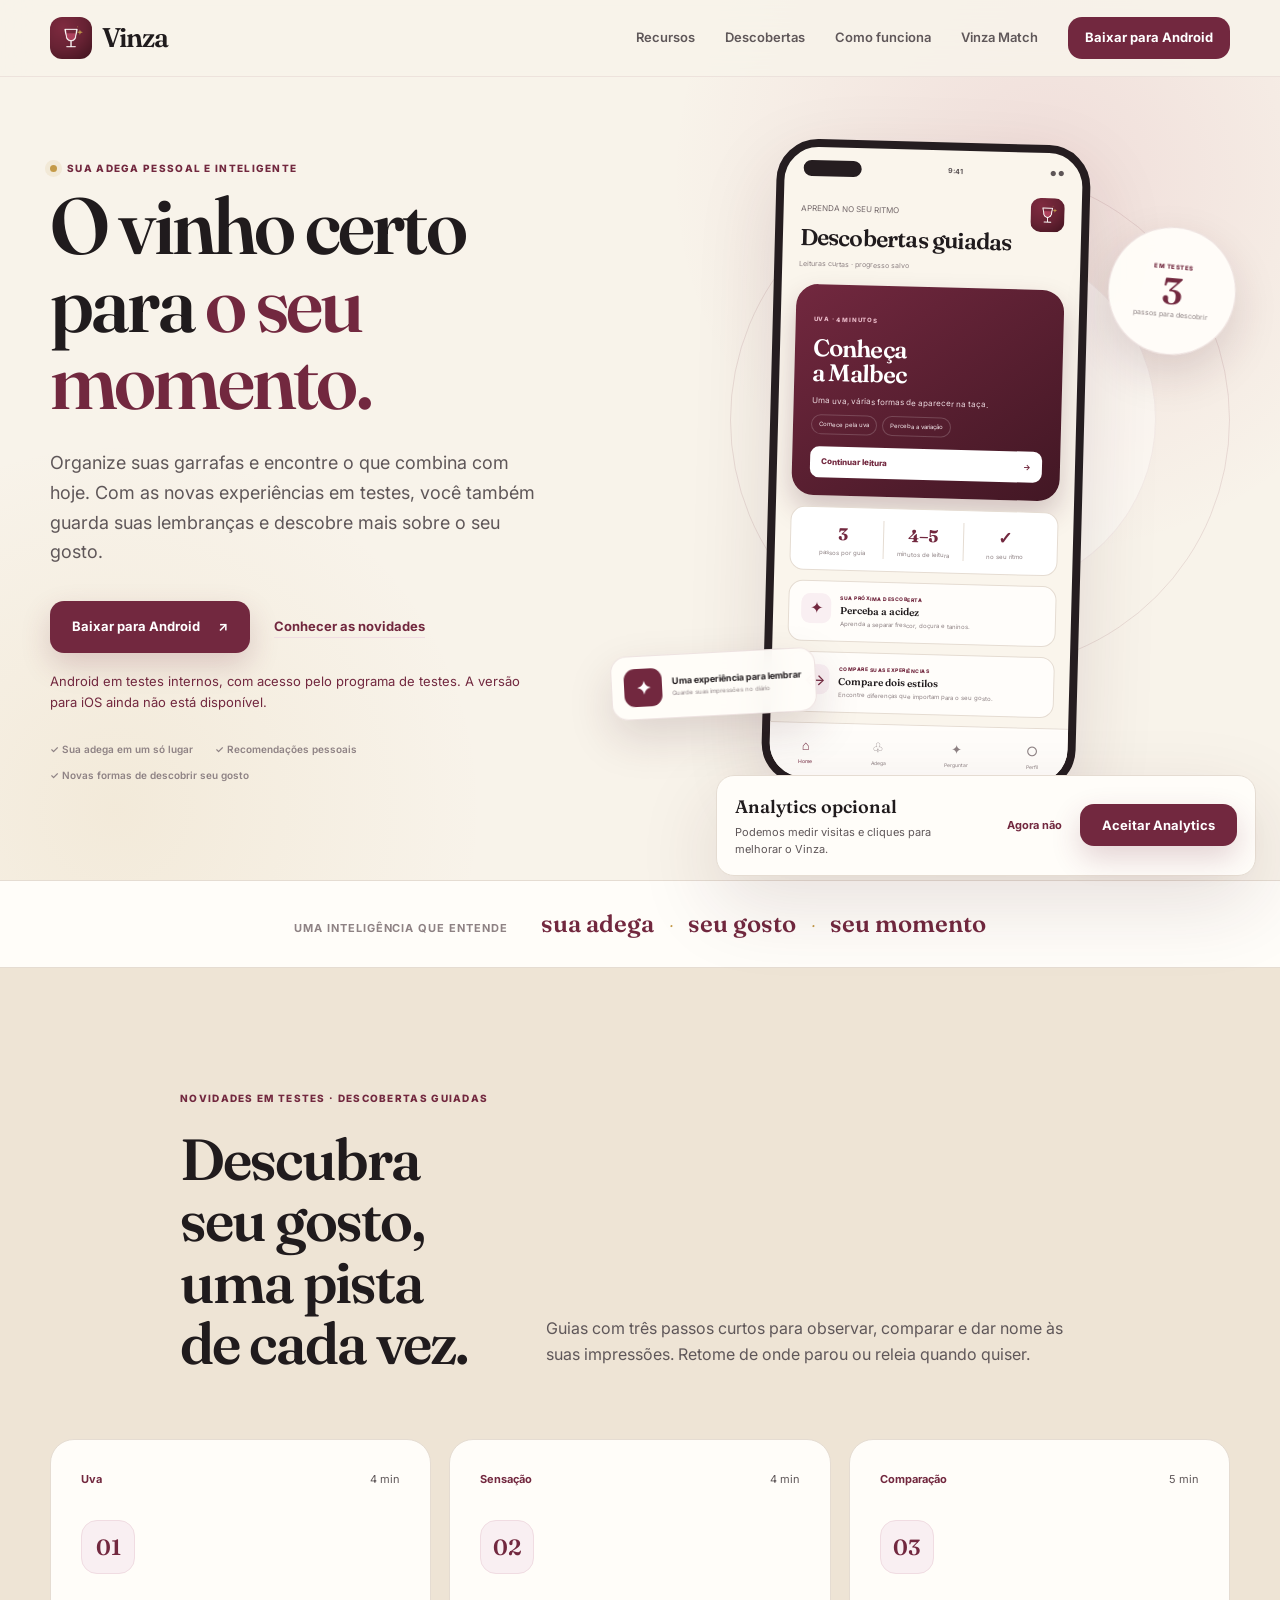
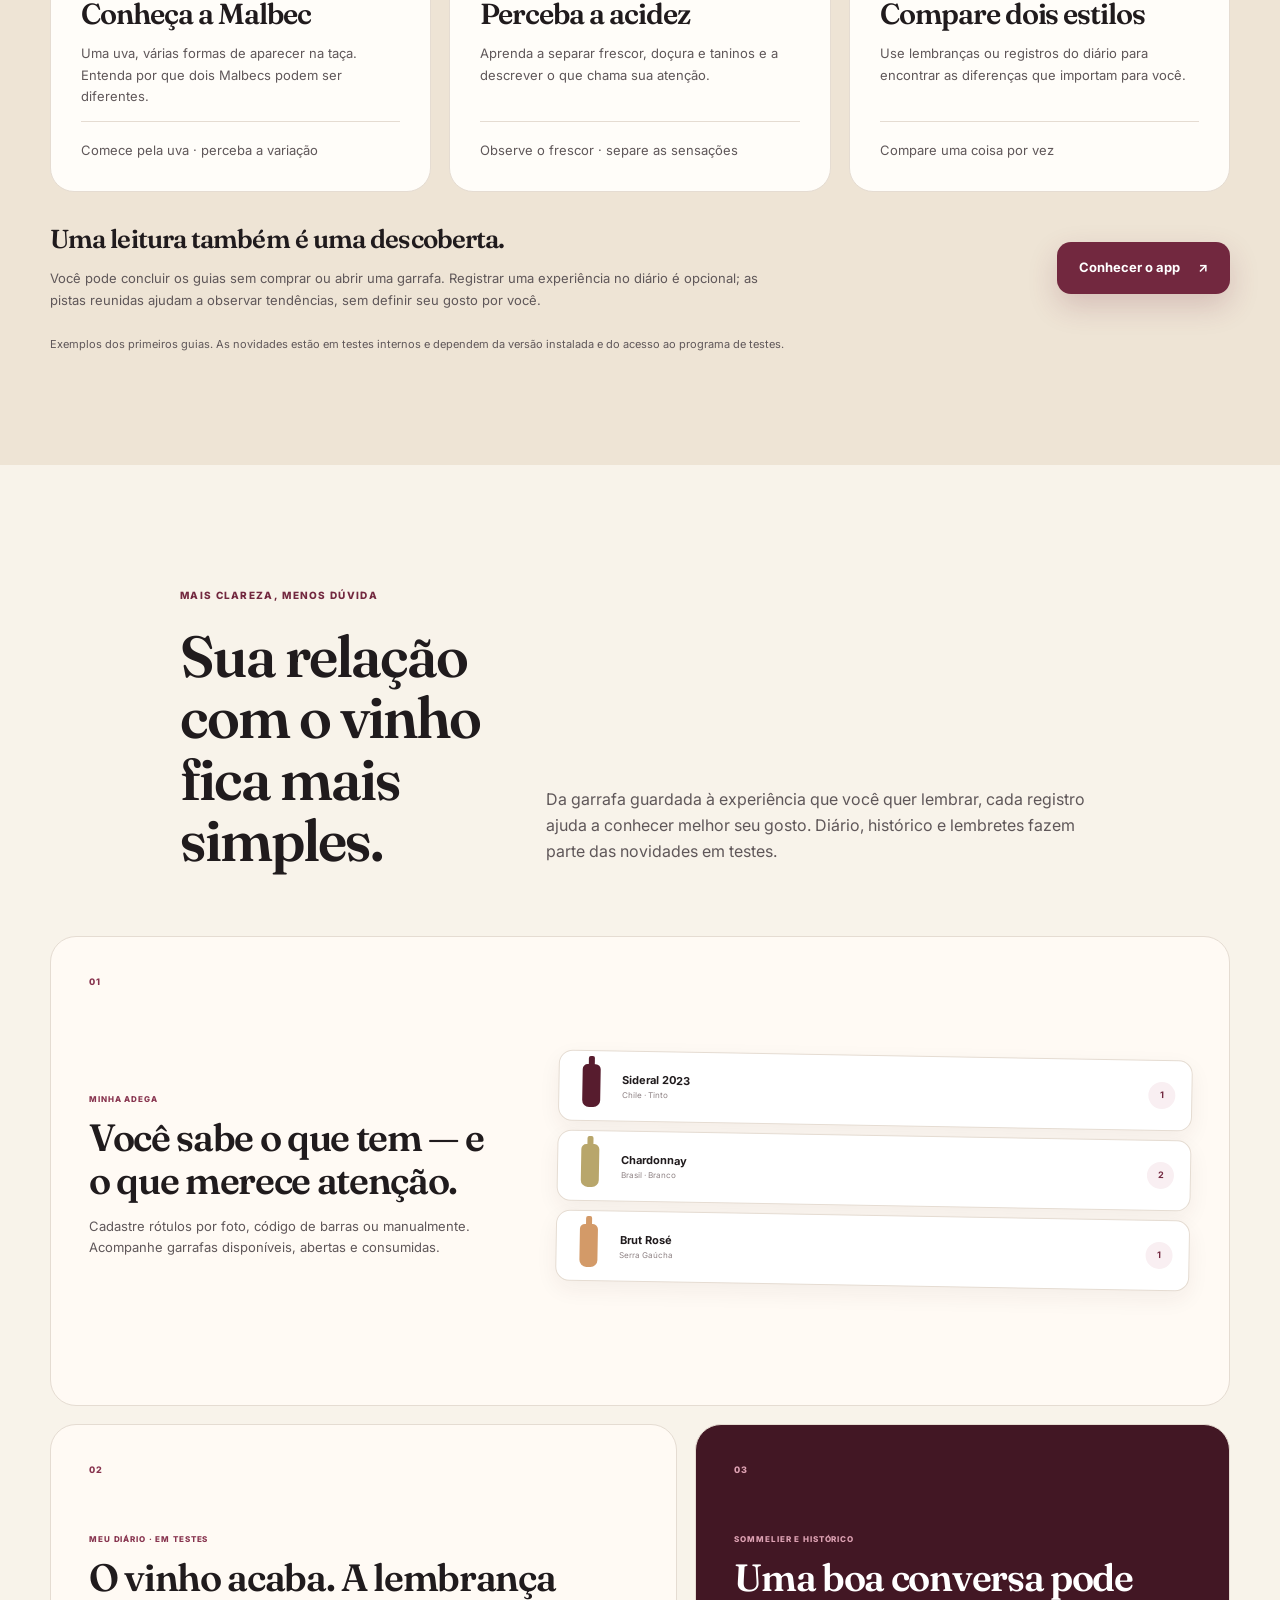
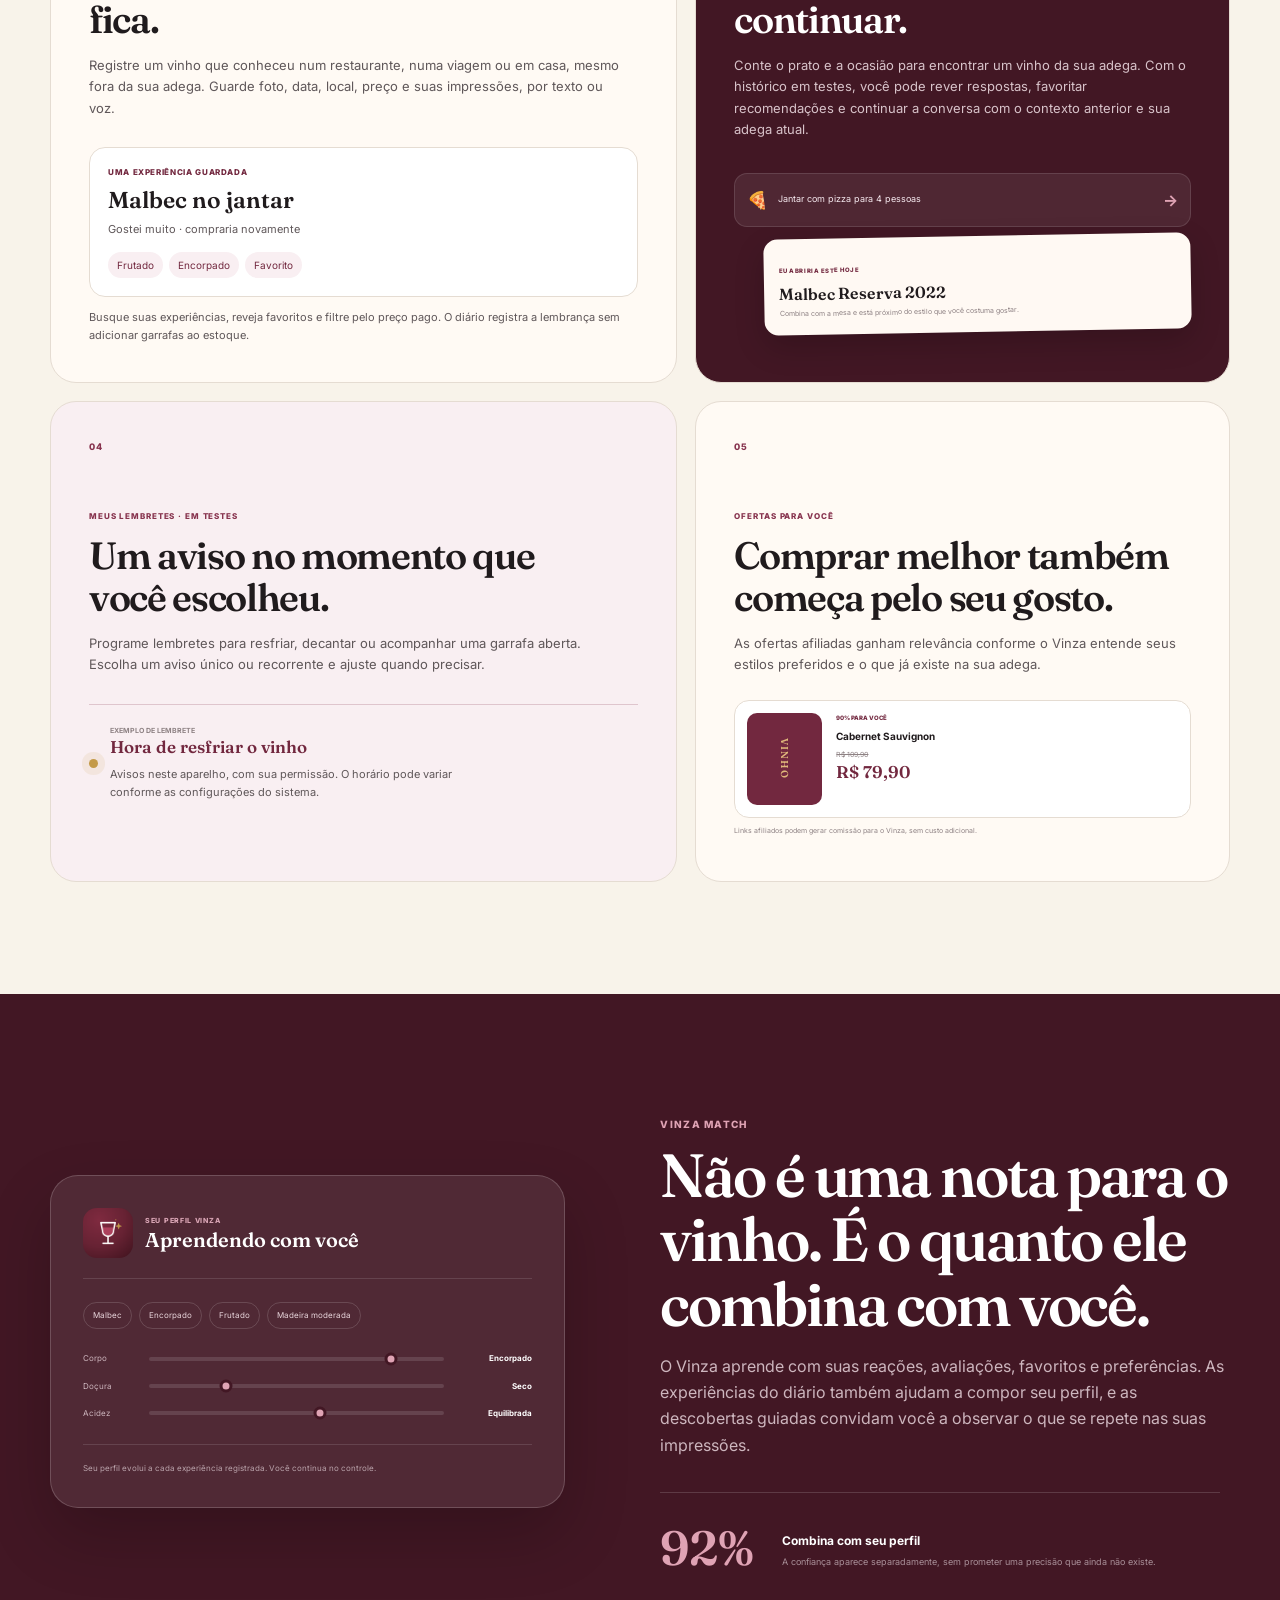
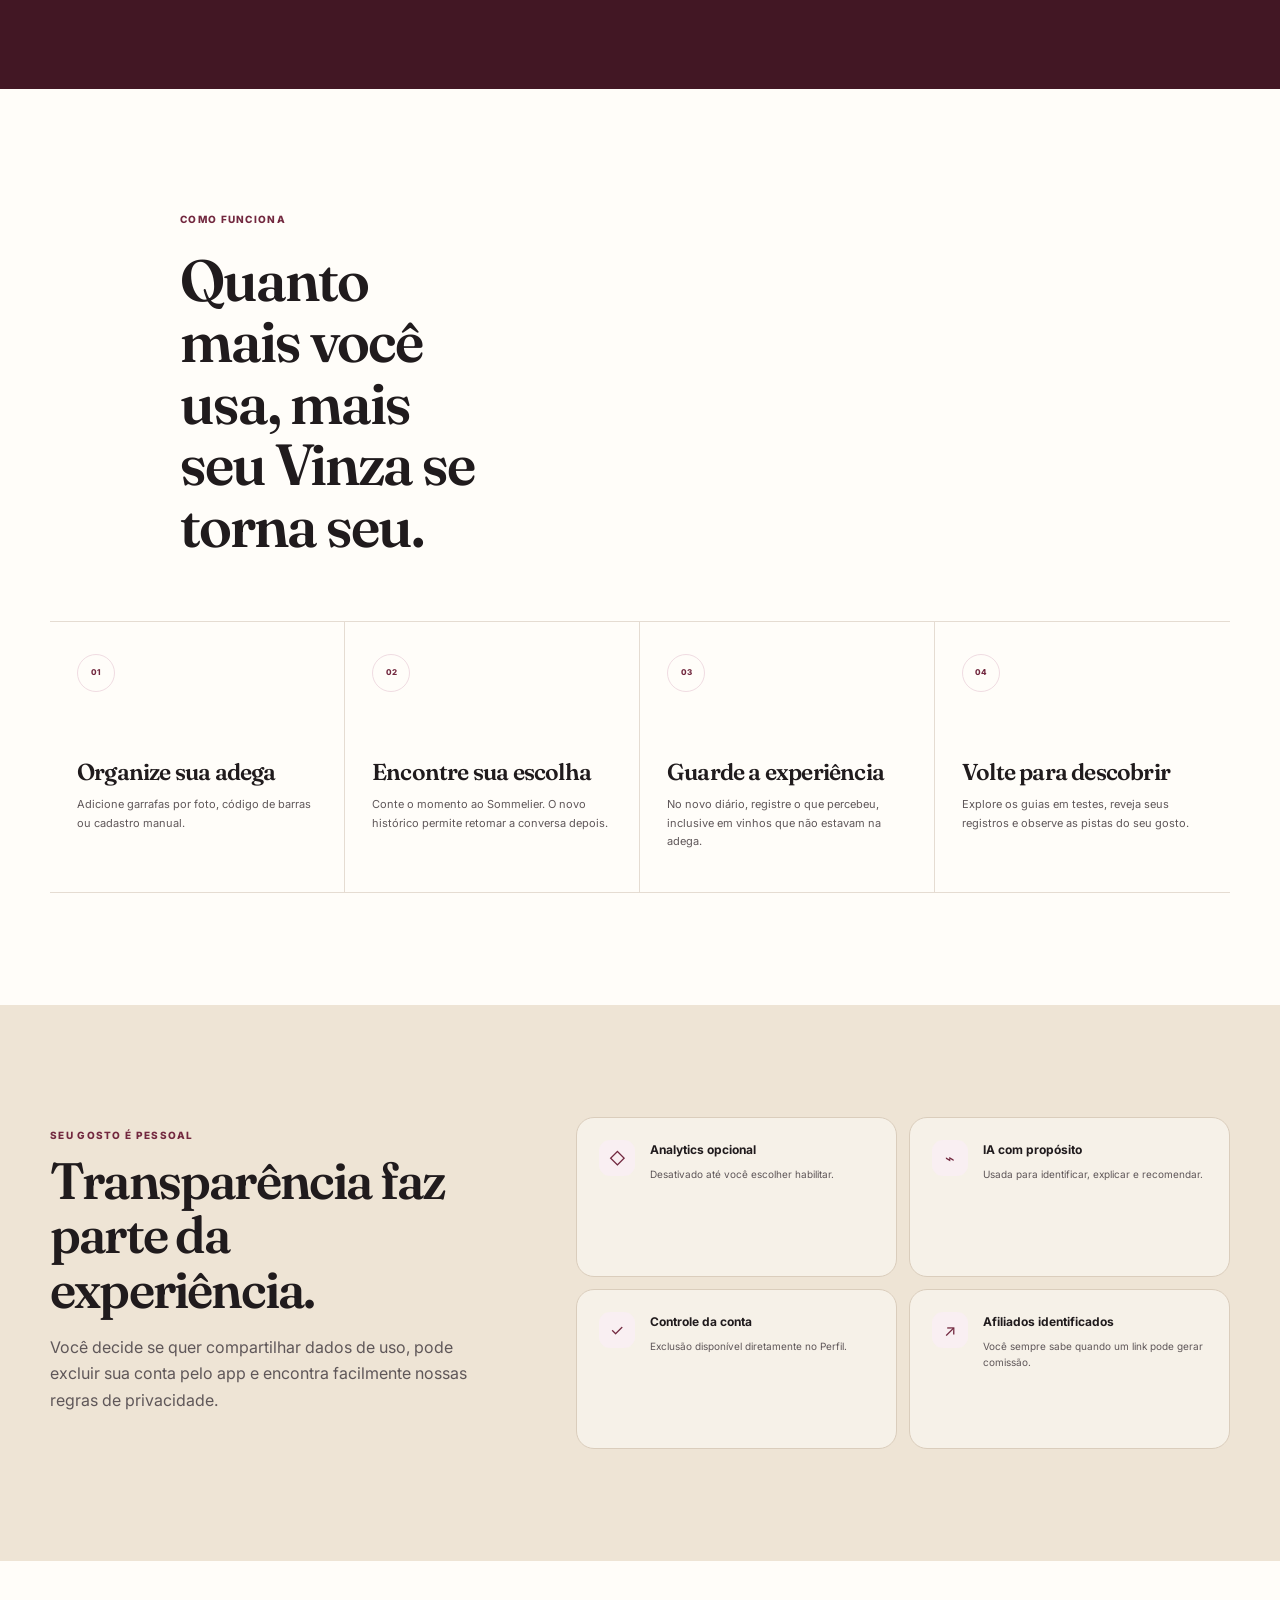
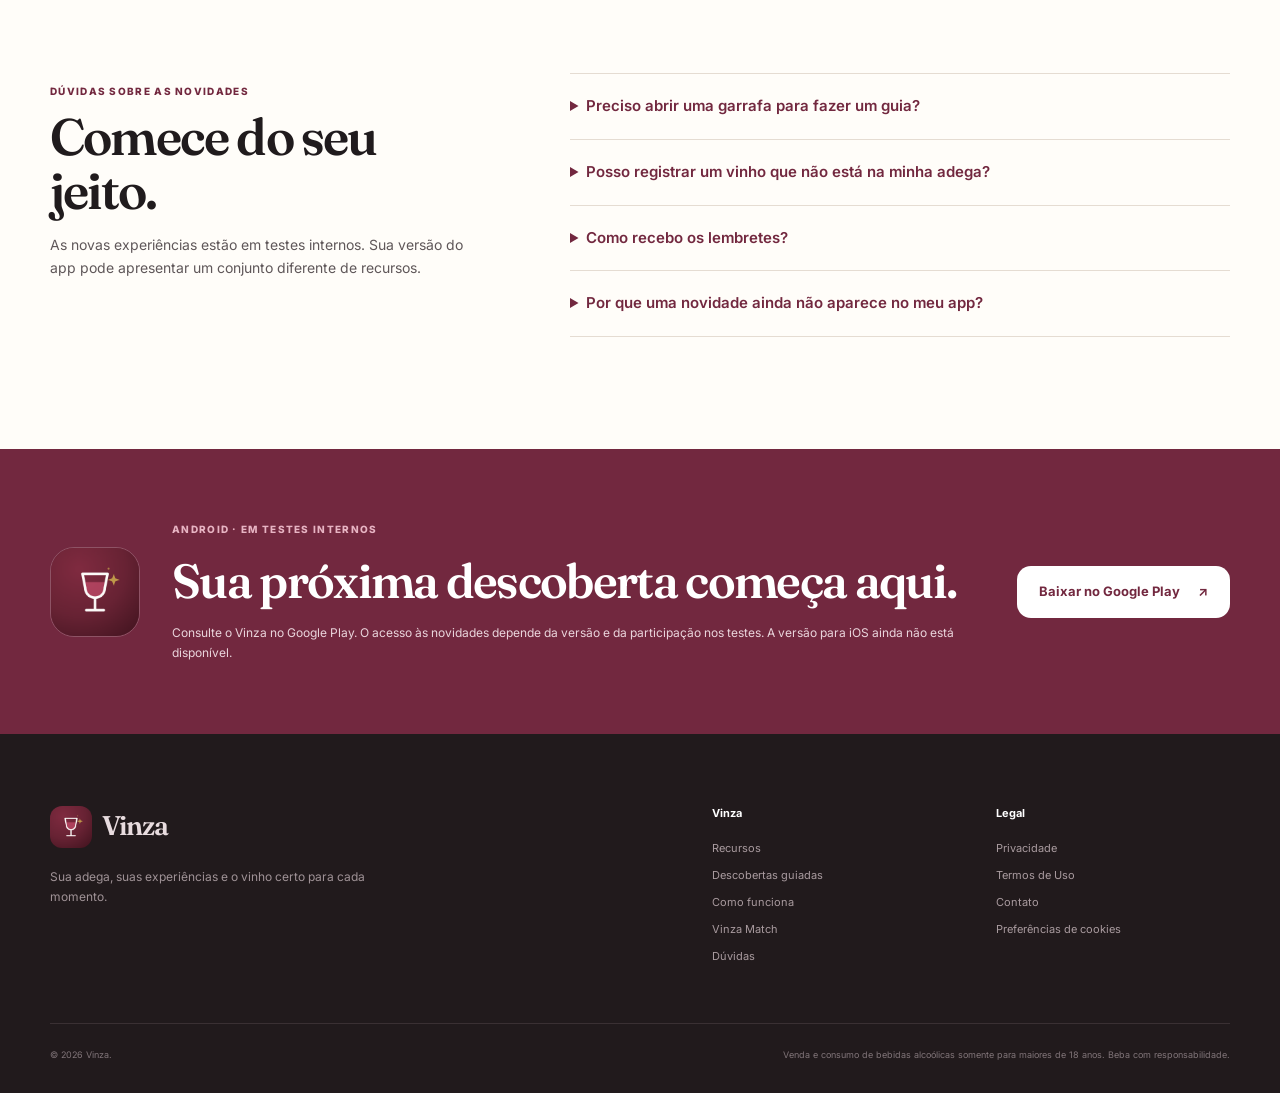
==== commit 6d1c8370: "add site" ====
--- a/index.html
+++ b/index.html
@@ -4,12 +4,12 @@
   <meta charset="utf-8">
   <meta name="viewport" content="width=device-width, initial-scale=1">
   <title>Vinza — Sua adega entende você</title>
-  <meta name="description" content="Organize sua adega, descubra o que abrir hoje e receba recomendações que aprendem com o seu gosto.">
+  <meta name="description" content="Organize sua adega, guarde suas experiências e conheça as novidades em testes do Vinza: descobertas guiadas, diário, histórico do Sommelier e lembretes.">
   <meta name="theme-color" content="#72283f">
   <meta property="og:type" content="website">
   <meta property="og:locale" content="pt_BR">
   <meta property="og:title" content="Vinza — Sua adega entende você">
-  <meta property="og:description" content="Sua adega, seu gosto e o vinho certo para cada momento.">
+  <meta property="og:description" content="Sua adega, suas experiências e novas descobertas sobre o seu gosto. Conheça as novidades em testes do Vinza.">
   <meta property="og:url" content="https://vinza.app/">
   <meta property="og:image" content="https://vinza.app/assets/vinza-icon.png">
   <link rel="canonical" href="https://vinza.app/">
@@ -32,6 +32,7 @@
       </button>
       <div class="nav-links">
         <a href="#recursos" data-nav-destination="recursos">Recursos</a>
+        <a href="#descobertas" data-nav-destination="descobertas">Descobertas</a>
         <a href="#como-funciona" data-nav-destination="como_funciona">Como funciona</a>
         <a href="#inteligencia" data-nav-destination="vinza_match">Vinza Match</a>
         <a class="button button-small" href="#download" data-nav-destination="download">Baixar para Android</a>
@@ -45,45 +46,46 @@
         <div class="hero-copy reveal">
           <p class="eyebrow"><span></span> Sua adega pessoal e inteligente</p>
           <h1>O vinho certo para <em>o seu momento.</em></h1>
-          <p class="lead">O Vinza organiza suas garrafas, aprende o seu gosto e ajuda a decidir o que abrir — sem complicar o vinho.</p>
+          <p class="lead">Organize suas garrafas e encontre o que combina com hoje. Com as novas experiências em testes, você também guarda suas lembranças e descobre mais sobre o seu gosto.</p>
           <div class="hero-actions">
             <a class="button" href="https://play.google.com/store/apps/details?id=app.mtlabsbr.vinza" target="_blank" rel="noopener noreferrer" data-analytics-event="android_download_clicked" data-analytics-source="site_hero">Baixar para Android <span>↗</span></a>
-            <a class="text-link" href="#como-funciona" data-nav-destination="como_funciona" data-nav-location="hero">Ver como funciona</a>
+            <a class="text-link" href="#descobertas" data-nav-destination="descobertas" data-nav-location="hero">Conhecer as novidades</a>
           </div>
-          <p class="availability-note">Disponível apenas para Android no momento. A versão para iOS está em publicação e ainda não está disponível.</p>
+          <p class="availability-note">Android em testes internos, com acesso pelo programa de testes. A versão para iOS ainda não está disponível.</p>
           <div class="hero-notes" aria-label="Destaques do Vinza">
             <span>✓ Sua adega em um só lugar</span>
             <span>✓ Recomendações pessoais</span>
-            <span>✓ Feito para o seu gosto</span>
+            <span>✓ Novas formas de descobrir seu gosto</span>
           </div>
         </div>
 
-        <div class="hero-visual reveal" aria-label="Prévia da tela inicial do Vinza">
+        <div class="hero-visual reveal" role="img" aria-label="Ilustração das descobertas guiadas em testes: Conheça a Malbec, Perceba a acidez e Compare dois estilos, com progresso salvo.">
           <div class="halo halo-one"></div>
           <div class="halo halo-two"></div>
-          <div class="phone">
+          <div class="phone" aria-hidden="true">
             <div class="phone-top"><i></i><span>9:41</span><b>● ●</b></div>
             <div class="app-head">
-              <div><small>Olá, Gustavo</small><h2>Sua adega hoje</h2><p>8 vinhos · 4 categorias</p></div>
+              <div><small>APRENDA NO SEU RITMO</small><h2>Descobertas guiadas</h2><p>Leituras curtas · progresso salvo</p></div>
               <img src="assets/vinza-icon.png" alt="Logo do Vinza">
             </div>
             <div class="sommelier-card">
-              <small>PERGUNTE AO SOMMELIER</small>
-              <h3>O que combina<br>com hoje?</h3>
-              <p>Conte o que vai comer e eu escolho um vinho da sua adega.</p>
-              <div><span>Pizza</span><span>Massas</span><span>Queijos</span></div>
-              <button type="button">Escolher um vinho <b>→</b></button>
+              <small>UVA · 4 MINUTOS</small>
+              <h3>Conheça<br>a Malbec</h3>
+              <p>Uma uva, várias formas de aparecer na taça.</p>
+              <div><span>Comece pela uva</span><span>Perceba a variação</span></div>
+              <div class="preview-action">Continuar leitura <b>→</b></div>
             </div>
             <div class="cellar-summary">
-              <div><b>8</b><span>na adega</span></div>
-              <div><b>1</b><span>aberta</span></div>
-              <div><b>4</b><span>categorias</span></div>
-            </div>
-            <div class="insight"><span>✦</span><div><small>SEU PERFIL VINZA</small><strong>Seu gosto está aparecendo</strong><p>Você tende a gostar de tintos encorpados e frutados.</p></div></div>
+              <div><b>3</b><span>passos por guia</span></div>
+              <div><b>4–5</b><span>minutos de leitura</span></div>
+              <div><b>✓</b><span>no seu ritmo</span></div>
+            </div>
+            <div class="insight"><span>✦</span><div><small>SUA PRÓXIMA DESCOBERTA</small><strong>Perceba a acidez</strong><p>Aprenda a separar frescor, doçura e taninos.</p></div></div>
+            <div class="insight"><span>↔</span><div><small>COMPARE SUAS EXPERIÊNCIAS</small><strong>Compare dois estilos</strong><p>Encontre diferenças que importam para o seu gosto.</p></div></div>
             <div class="app-nav"><span>⌂<small>Home</small></span><span>♧<small>Adega</small></span><span>✦<small>Perguntar</small></span><span>○<small>Perfil</small></span></div>
           </div>
-          <div class="match-float"><small>VINZA MATCH</small><strong>92%</strong><span>para você</span></div>
-          <div class="bottle-float"><span>1</span><div><strong>Garrafa aberta</strong><small>Recomendamos consumir em breve</small></div></div>
+          <div class="match-float" aria-hidden="true"><small>EM TESTES</small><strong>3</strong><span>passos para descobrir</span></div>
+          <div class="bottle-float" aria-hidden="true"><span>✦</span><div><strong>Uma experiência para lembrar</strong><small>Guarde suas impressões no diário</small></div></div>
         </div>
       </div>
     </section>
@@ -92,6 +94,44 @@
       <div class="container">
         <p>Uma inteligência que entende</p>
         <span>sua adega</span><i>·</i><span>seu gosto</span><i>·</i><span>seu momento</span>
+      </div>
+    </section>
+
+    <section class="section discoveries-section" id="descobertas">
+      <div class="container">
+        <div class="section-heading reveal">
+          <p class="kicker">Novidades em testes · Descobertas guiadas</p>
+          <h2>Descubra seu gosto, uma pista de cada vez.</h2>
+          <p>Guias com três passos curtos para observar, comparar e dar nome às suas impressões. Retome de onde parou ou releia quando quiser.</p>
+        </div>
+        <div class="discovery-grid">
+          <article class="discovery-card reveal">
+            <p class="guide-meta">Uva <span>4 min</span></p>
+            <span class="guide-symbol" aria-hidden="true">01</span>
+            <h3>Conheça a Malbec</h3>
+            <p>Uma uva, várias formas de aparecer na taça. Entenda por que dois Malbecs podem ser diferentes.</p>
+            <p class="guide-footer">Comece pela uva · perceba a variação</p>
+          </article>
+          <article class="discovery-card reveal">
+            <p class="guide-meta">Sensação <span>4 min</span></p>
+            <span class="guide-symbol" aria-hidden="true">02</span>
+            <h3>Perceba a acidez</h3>
+            <p>Aprenda a separar frescor, doçura e taninos e a descrever o que chama sua atenção.</p>
+            <p class="guide-footer">Observe o frescor · separe as sensações</p>
+          </article>
+          <article class="discovery-card reveal">
+            <p class="guide-meta">Comparação <span>5 min</span></p>
+            <span class="guide-symbol" aria-hidden="true">03</span>
+            <h3>Compare dois estilos</h3>
+            <p>Use lembranças ou registros do diário para encontrar as diferenças que importam para você.</p>
+            <p class="guide-footer">Compare uma coisa por vez</p>
+          </article>
+        </div>
+        <div class="discovery-invitation reveal">
+          <div><h3>Uma leitura também é uma descoberta.</h3><p>Você pode concluir os guias sem comprar ou abrir uma garrafa. Registrar uma experiência no diário é opcional; as pistas reunidas ajudam a observar tendências, sem definir seu gosto por você.</p></div>
+          <a class="button" href="https://play.google.com/store/apps/details?id=app.mtlabsbr.vinza" target="_blank" rel="noopener noreferrer" data-analytics-event="android_download_clicked" data-analytics-source="site_discoveries">Conhecer o app <span>↗</span></a>
+        </div>
+        <p class="release-note">Exemplos dos primeiros guias. As novidades estão em testes internos e dependem da versão instalada e do acesso ao programa de testes.</p>
       </div>
     </section>
 
@@ -100,7 +140,7 @@
         <div class="section-heading reveal">
           <p class="kicker">Mais clareza, menos dúvida</p>
           <h2>Sua relação com o vinho fica mais simples.</h2>
-          <p>Do cadastro da garrafa à escolha do que beber, o Vinza mantém tudo conectado.</p>
+          <p>Da garrafa guardada à experiência que você quer lembrar, cada registro ajuda a conhecer melhor seu gosto. Diário, histórico e lembretes fazem parte das novidades em testes.</p>
         </div>
         <div class="feature-grid">
           <article class="feature feature-cellar reveal">
@@ -113,21 +153,31 @@
             </div>
           </article>
 
+          <article class="feature feature-diary reveal">
+            <span class="feature-number">02</span>
+            <div class="feature-copy"><small>MEU DIÁRIO · EM TESTES</small><h3>O vinho acaba. A lembrança fica.</h3><p>Registre um vinho que conheceu num restaurante, numa viagem ou em casa, mesmo fora da sua adega. Guarde foto, data, local, preço e suas impressões, por texto ou voz.</p></div>
+            <div class="diary-demo" aria-label="Exemplo ilustrativo de uma experiência no diário">
+              <div><small>UMA EXPERIÊNCIA GUARDADA</small><strong>Malbec no jantar</strong><span>Gostei muito · compraria novamente</span></div>
+              <div class="diary-tags"><span>Frutado</span><span>Encorpado</span><span>Favorito</span></div>
+            </div>
+            <p class="feature-detail">Busque suas experiências, reveja favoritos e filtre pelo preço pago. O diário registra a lembrança sem adicionar garrafas ao estoque.</p>
+          </article>
+
           <article class="feature feature-today reveal">
-            <span class="feature-number">02</span>
-            <div class="feature-copy"><small>O QUE ABRIR HOJE</small><h3>Conte o momento. O Vinza encontra a garrafa.</h3><p>Pizza, churrasco, presente ou um jantar especial: a recomendação considera o contexto e o que já está na sua adega.</p></div>
+            <span class="feature-number">03</span>
+            <div class="feature-copy"><small>SOMMELIER E HISTÓRICO</small><h3>Uma boa conversa pode continuar.</h3><p>Conte o prato e a ocasião para encontrar um vinho da sua adega. Com o histórico em testes, você pode rever respostas, favoritar recomendações e continuar a conversa com o contexto anterior e sua adega atual.</p></div>
             <div class="prompt-demo"><span>🍕</span><p>Jantar com pizza para 4 pessoas</p><b>→</b></div>
             <div class="recommend-demo"><small>EU ABRIRIA ESTE HOJE</small><strong>Malbec Reserva 2022</strong><p>Combina com a mesa e está próximo do estilo que você costuma gostar.</p></div>
           </article>
 
           <article class="feature feature-open reveal">
-            <span class="feature-number">03</span>
-            <div class="feature-copy"><small>GARRAFAS ABERTAS</small><h3>Nenhuma boa garrafa fica esquecida.</h3><p>Marque quando abrir, receba uma orientação simples de consumo e registre sua experiência quando terminar.</p></div>
-            <div class="open-status"><i></i><span><small>ABERTA HÁ 2 DIAS</small><strong>Consumir em breve</strong></span></div>
+            <span class="feature-number">04</span>
+            <div class="feature-copy"><small>MEUS LEMBRETES · EM TESTES</small><h3>Um aviso no momento que você escolheu.</h3><p>Programe lembretes para resfriar, decantar ou acompanhar uma garrafa aberta. Escolha um aviso único ou recorrente e ajuste quando precisar.</p></div>
+            <div class="open-status"><i></i><span><small>EXEMPLO DE LEMBRETE</small><strong>Hora de resfriar o vinho</strong><span class="reminder-note">Avisos neste aparelho, com sua permissão. O horário pode variar conforme as configurações do sistema.</span></span></div>
           </article>
 
           <article class="feature feature-offers reveal">
-            <span class="feature-number">04</span>
+            <span class="feature-number">05</span>
             <div class="feature-copy"><small>OFERTAS PARA VOCÊ</small><h3>Comprar melhor também começa pelo seu gosto.</h3><p>As ofertas afiliadas ganham relevância conforme o Vinza entende seus estilos preferidos e o que já existe na sua adega.</p></div>
             <div class="offer-demo"><span class="offer-art">VINHO</span><div><small>90% PARA VOCÊ</small><strong>Cabernet Sauvignon</strong><s>R$ 109,90</s><b>R$ 79,90</b></div></div>
             <p class="affiliate-note">Links afiliados podem gerar comissão para o Vinza, sem custo adicional.</p>
@@ -149,7 +199,7 @@
         <div class="intelligence-copy reveal">
           <p class="kicker">Vinza Match</p>
           <h2>Não é uma nota para o vinho. É o quanto ele combina com você.</h2>
-          <p>O Vinza aprende com suas reações, avaliações, favoritos e preferências. Assim, recomendações e ofertas ficam mais pessoais com o tempo.</p>
+          <p>O Vinza aprende com suas reações, avaliações, favoritos e preferências. As experiências do diário também ajudam a compor seu perfil, e as descobertas guiadas convidam você a observar o que se repete nas suas impressões.</p>
           <div class="confidence-note"><span>92%</span><div><strong>Combina com seu perfil</strong><p>A confiança aparece separadamente, sem prometer uma precisão que ainda não existe.</p></div></div>
         </div>
       </div>
@@ -159,10 +209,10 @@
       <div class="container">
         <div class="section-heading reveal"><p class="kicker">Como funciona</p><h2>Quanto mais você usa, mais seu Vinza se torna seu.</h2></div>
         <div class="steps">
-          <article class="reveal"><span>01</span><h3>Adicione suas garrafas</h3><p>Use foto, código de barras ou um cadastro rápido.</p></article>
-          <article class="reveal"><span>02</span><h3>Escolha o momento</h3><p>Diga o prato, a ocasião e quantas pessoas estarão à mesa.</p></article>
-          <article class="reveal"><span>03</span><h3>Abra e avalie</h3><p>Uma reação rápida já ajuda o Vinza a conhecer seu gosto.</p></article>
-          <article class="reveal"><span>04</span><h3>Receba escolhas melhores</h3><p>Seu perfil evolui e o Vinza Match ganha mais contexto.</p></article>
+          <article class="reveal"><span>01</span><h3>Organize sua adega</h3><p>Adicione garrafas por foto, código de barras ou cadastro manual.</p></article>
+          <article class="reveal"><span>02</span><h3>Encontre sua escolha</h3><p>Conte o momento ao Sommelier. O novo histórico permite retomar a conversa depois.</p></article>
+          <article class="reveal"><span>03</span><h3>Guarde a experiência</h3><p>No novo diário, registre o que percebeu, inclusive em vinhos que não estavam na adega.</p></article>
+          <article class="reveal"><span>04</span><h3>Volte para descobrir</h3><p>Explore os guias em testes, reveja seus registros e observe as pistas do seu gosto.</p></article>
         </div>
       </div>
     </section>
@@ -179,10 +229,22 @@
       </div>
     </section>
 
+    <section class="section faq-section" id="duvidas">
+      <div class="container faq-grid">
+        <div class="reveal"><p class="kicker">Dúvidas sobre as novidades</p><h2>Comece do seu jeito.</h2><p>As novas experiências estão em testes internos. Sua versão do app pode apresentar um conjunto diferente de recursos.</p></div>
+        <div class="faq-list reveal">
+          <details data-faq="guides_without_bottle"><summary>Preciso abrir uma garrafa para fazer um guia?</summary><p>Você pode usar lembranças ou experiências já registradas e concluir a leitura no seu ritmo. Não é necessário comprar vinho, abrir uma garrafa ou fazer uma avaliação para concluir.</p></details>
+          <details data-faq="diary_without_cellar"><summary>Posso registrar um vinho que não está na minha adega?</summary><p>Sim. Na versão com Meu diário, você registra experiências de restaurantes, viagens ou outros momentos sem criar estoque. Foto, local, preço e comentário são opcionais.</p></details>
+          <details data-faq="local_reminders"><summary>Como recebo os lembretes?</summary><p>Os avisos são agendados no aparelho em que você os criou e precisam da permissão de notificações. Não são sincronizados entre aparelhos, e o horário pode variar conforme as permissões e configurações do sistema. Ao sair da conta, os avisos são suspensos.</p></details>
+          <details data-faq="feature_availability"><summary>Por que uma novidade ainda não aparece no meu app?</summary><p>Descobertas guiadas, diário, histórico e lembretes estão em testes internos. A disponibilidade depende da versão instalada e do acesso ao programa de testes. Quando liberadas na sua versão, as novas experiências ficam no menu Perfil.</p></details>
+        </div>
+      </div>
+    </section>
+
     <section class="download-section" id="download">
       <div class="container download-card reveal">
         <img src="assets/vinza-icon.png" alt="Logo do Vinza">
-        <div><p class="kicker">Disponível para Android</p><h2>Sua adega começa aqui.</h2><p>Baixe o Vinza no Google Play. No momento, o app está disponível apenas para Android. A versão para iOS está em publicação e ainda não está disponível.</p></div>
+        <div><p class="kicker">Android · em testes internos</p><h2>Sua próxima descoberta começa aqui.</h2><p>Consulte o Vinza no Google Play. O acesso às novidades depende da versão e da participação nos testes. A versão para iOS ainda não está disponível.</p></div>
         <a class="button button-light" href="https://play.google.com/store/apps/details?id=app.mtlabsbr.vinza" target="_blank" rel="noopener noreferrer" data-analytics-event="android_download_clicked" data-analytics-source="site_download_section">Baixar no Google Play <span>↗</span></a>
       </div>
     </section>
@@ -190,8 +252,8 @@
 
   <footer>
     <div class="container footer-grid">
-      <div class="footer-brand"><a class="brand" href="#inicio"><img src="assets/vinza-icon.png" alt="" width="42" height="42"><span>Vinza</span></a><p>Sua adega, seu gosto e o vinho certo para cada momento.</p></div>
-      <div><strong>Vinza</strong><a href="#recursos">Recursos</a><a href="#como-funciona">Como funciona</a><a href="#inteligencia">Vinza Match</a></div>
+      <div class="footer-brand"><a class="brand" href="#inicio"><img src="assets/vinza-icon.png" alt="" width="42" height="42"><span>Vinza</span></a><p>Sua adega, suas experiências e o vinho certo para cada momento.</p></div>
+      <div><strong>Vinza</strong><a href="#recursos" data-nav-destination="recursos" data-nav-location="footer">Recursos</a><a href="#descobertas" data-nav-destination="descobertas" data-nav-location="footer">Descobertas guiadas</a><a href="#como-funciona" data-nav-destination="como_funciona" data-nav-location="footer">Como funciona</a><a href="#inteligencia" data-nav-destination="vinza_match" data-nav-location="footer">Vinza Match</a><a href="#duvidas" data-nav-destination="duvidas" data-nav-location="footer">Dúvidas</a></div>
       <div><strong>Legal</strong><a href="privacy.html" data-legal-link="privacy">Privacidade</a><a href="terms.html" data-legal-link="terms">Termos de Uso</a><a href="mailto:suporte@vinza.app" data-outbound-destination="support_email">Contato</a><button class="footer-preferences" type="button" data-analytics-preferences>Preferências de cookies</button></div>
     </div>
     <div class="container footer-bottom"><span>© <span data-year>2026</span> Vinza.</span><span>Venda e consumo de bebidas alcoólicas somente para maiores de 18 anos. Beba com responsabilidade.</span></div>
--- a/styles.css
+++ b/styles.css
@@ -71,7 +71,7 @@
 .sommelier-card p { max-width: 220px; margin: 8px 0; color: #ead7dd; font-size: 8px; line-height: 1.5; }
 .sommelier-card > div { display: flex; gap: 5px; }
 .sommelier-card > div span { border: 1px solid rgb(255 255 255 / .18); border-radius: 99px; padding: 4px 7px; color: #f3e8eb; font-size: 6px; }
-.sommelier-card button { display: flex; width: 100%; align-items: center; justify-content: space-between; margin-top: 12px; border: 0; border-radius: 9px; padding: 9px 11px; background: white; color: var(--wine-700); font-size: 8px; font-weight: 800; }
+.sommelier-card .preview-action { display: flex; width: 100%; align-items: center; justify-content: space-between; margin-top: 12px; border-radius: 9px; padding: 9px 11px; background: white; color: var(--wine-700); font-size: 8px; font-weight: 800; }
 .cellar-summary { display: grid; grid-template-columns: repeat(3, 1fr); margin-top: 11px; border: 1px solid var(--border); border-radius: 14px; padding: 12px; background: white; }
 .cellar-summary div { display: flex; flex-direction: column; align-items: center; border-right: 1px solid var(--border); }
 .cellar-summary div:last-child { border: 0; }
@@ -107,12 +107,36 @@
 .section-heading .kicker { grid-column: 1 / -1; }
 .section-heading h2 { font-size: clamp(38px, 5vw, 58px); line-height: 1.06; }
 .section-heading > p:last-child { align-self: end; margin: 0 0 7px; color: var(--ink-soft); }
+.discoveries-section { background: var(--cream-deep); }
+.discovery-grid { display: grid; grid-template-columns: repeat(3, 1fr); gap: 18px; }
+.discovery-card { display: flex; flex-direction: column; border: 1px solid var(--border); border-radius: 24px; padding: 30px; background: var(--surface); }
+.guide-meta { display: flex; justify-content: space-between; gap: 12px; margin: 0; color: var(--wine-700); font-size: 11px; font-weight: 700; }
+.guide-meta span { color: var(--ink-soft); font-weight: 400; }
+.guide-symbol { display: grid; width: 54px; height: 54px; place-items: center; margin: 32px 0 24px; border: 1px solid var(--wine-100); border-radius: 16px; background: var(--wine-50); color: var(--wine-700); font: 600 22px Fraunces, serif; }
+.discovery-card h3 { font-size: 29px; line-height: 1.12; }
+.discovery-card > p:not(.guide-meta) { color: var(--ink-soft); font-size: 13px; }
+.discovery-card .guide-footer { margin: auto 0 0; border-top: 1px solid var(--border); padding-top: 18px; font-size: 11px; }
+.discovery-invitation { display: flex; align-items: center; justify-content: space-between; gap: 36px; margin-top: 32px; }
+.discovery-invitation > div { max-width: 740px; }
+.discovery-invitation h3 { font-size: 26px; line-height: 1.2; }
+.discovery-invitation p { margin-bottom: 0; color: var(--ink-soft); font-size: 13px; }
+.discovery-invitation .button { flex-shrink: 0; }
+.release-note { margin: 24px 0 0; color: var(--ink-soft); font-size: 11px; }
 .feature-grid { display: grid; grid-template-columns: 1.08fr .92fr; gap: 18px; }
 .feature { position: relative; overflow: hidden; min-height: 470px; border: 1px solid var(--border); border-radius: 26px; padding: 38px; background: var(--surface); }
 .feature-number { display: block; margin-bottom: 45px; color: var(--wine-600); font-size: 9px; font-weight: 800; letter-spacing: .1em; }
 .feature-copy small { color: var(--wine-600); font-size: 8px; font-weight: 800; letter-spacing: .11em; }
 .feature-copy h3 { max-width: 520px; margin: 8px 0 13px; font-size: clamp(28px, 3vw, 38px); line-height: 1.12; }
 .feature-copy p { max-width: 540px; margin: 0; color: var(--ink-soft); font-size: 13px; }
+.feature-diary { background: #fffaf4; }
+.diary-demo { margin-top: 28px; border: 1px solid var(--border); border-radius: 16px; padding: 18px; background: white; }
+.diary-demo small, .diary-demo strong, .diary-demo > div:first-child > span { display: block; }
+.diary-demo small { color: var(--wine-700); font-size: 8px; font-weight: 800; letter-spacing: .08em; }
+.diary-demo strong { margin: 6px 0; font: 600 23px Fraunces, serif; }
+.diary-demo > div:first-child > span { color: var(--ink-soft); font-size: 11px; }
+.diary-tags { display: flex; flex-wrap: wrap; gap: 6px; margin-top: 14px; }
+.diary-tags span { border-radius: 99px; padding: 5px 9px; background: var(--wine-50); color: var(--wine-700); font-size: 10px; }
+.feature-detail { margin-bottom: 0; color: var(--ink-soft); font-size: 11px; }
 .feature-cellar { grid-column: 1 / -1; display: grid; grid-template-columns: .78fr 1.22fr; gap: 62px; align-items: center; background: #fffaf4; }
 .feature-cellar .feature-number { position: absolute; top: 38px; left: 38px; }
 .bottle-list { display: grid; gap: 9px; transform: rotate(1deg); }
@@ -136,12 +160,13 @@
 .recommend-demo small { color: var(--wine-700); font-size: 6px; font-weight: 800; letter-spacing: .09em; }
 .recommend-demo strong { display: block; margin: 4px 0; font: 600 16px Fraunces, serif; }
 .recommend-demo p { margin: 0; color: var(--muted); font-size: 7px; }
-.feature-open { min-height: 420px; background: var(--wine-50); }
-.open-status { position: absolute; right: 34px; bottom: 35px; left: 34px; display: flex; align-items: center; gap: 12px; border-top: 1px solid #dfc5cd; padding-top: 20px; }
+.feature-open { background: var(--wine-50); }
+.open-status { display: flex; align-items: center; gap: 12px; margin-top: 28px; border-top: 1px solid #dfc5cd; padding-top: 20px; }
 .open-status i { width: 9px; height: 9px; border-radius: 50%; background: var(--gold); box-shadow: 0 0 0 7px rgb(196 154 72 / .12); }
 .open-status small, .open-status strong { display: block; }
 .open-status small { color: var(--muted); font-size: 7px; font-weight: 700; }
 .open-status strong { color: var(--wine-700); font: 600 17px Fraunces, serif; }
+.reminder-note { display: block; max-width: 360px; margin-top: 8px; color: var(--ink-soft); font-size: 11px; }
 .feature-offers { min-height: 420px; background: #fffaf4; }
 .offer-demo { display: grid; grid-template-columns: 75px 1fr; gap: 14px; margin-top: 24px; border: 1px solid var(--border); border-radius: 15px; padding: 12px; background: white; }
 .offer-art { display: grid; min-height: 92px; place-items: center; border-radius: 10px; background: var(--wine-700); color: #dfb77b; font: 600 10px Fraunces, serif; letter-spacing: .09em; writing-mode: vertical-rl; }
@@ -191,6 +216,15 @@
 .trust-points > div > span { display: grid; width: 36px; height: 36px; place-items: center; border-radius: 11px; background: var(--wine-50); color: var(--wine-700); }
 .trust-points p { margin: 0; color: var(--ink-soft); font-size: 10px; }
 .trust-points strong { display: block; margin-bottom: 6px; color: var(--ink); font-size: 12px; }
+.faq-section { background: var(--surface); }
+.faq-grid { display: grid; grid-template-columns: .8fr 1.2fr; gap: 80px; }
+.faq-grid h2 { font-size: clamp(38px, 4vw, 54px); line-height: 1.07; }
+.faq-grid > div > p:last-child { color: var(--ink-soft); font-size: 14px; }
+.faq-list details { border-bottom: 1px solid var(--border); padding: 20px 0; }
+.faq-list details:first-child { border-top: 1px solid var(--border); }
+.faq-list summary { color: var(--wine-700); cursor: pointer; font-size: 15px; font-weight: 600; }
+.faq-list details p { margin-bottom: 0; color: var(--ink-soft); font-size: 13px; }
+section[id] { scroll-margin-top: 90px; }
 .download-section { padding: 72px 0; background: var(--wine-700); }
 .download-card { display: grid; grid-template-columns: 90px 1fr auto; align-items: center; gap: 32px; color: white; }
 .download-card > img { width: 90px; height: 90px; border: 1px solid rgb(255 255 255 / .2); border-radius: 24px; }
@@ -234,13 +268,16 @@
 body.legal-page > footer { padding: 28px 20px; text-align: center; font-size: 11px; }
 
 @media (max-width: 980px) {
-  .hero-grid, .intelligence-grid, .trust-grid { grid-template-columns: 1fr; }
+  .hero-grid, .intelligence-grid, .trust-grid, .faq-grid { grid-template-columns: 1fr; }
   .hero-copy { text-align: center; }
   .hero-copy .eyebrow, .hero-actions, .hero-notes { justify-content: center; }
   .lead { margin-inline: auto; }
   .hero-visual { width: min(650px, 100%); margin: 20px auto 0; }
   .feature-grid { grid-template-columns: 1fr; }
   .feature-cellar { grid-column: auto; }
+  .discovery-card { padding: 24px; }
+  .discovery-invitation { align-items: flex-start; flex-direction: column; gap: 24px; }
+  .faq-grid { gap: 32px; }
   .steps { grid-template-columns: repeat(2, 1fr); }
   .steps article:nth-child(2) { border-right: 0; }
   .steps article:nth-child(-n+2) { border-bottom: 1px solid var(--border); }
@@ -272,11 +309,14 @@
   .section { padding: 78px 0; }
   .section-heading { display: block; margin-bottom: 40px; text-align: center; }
   .section-heading h2 { font-size: 40px; }
+  .discovery-grid { grid-template-columns: 1fr; }
+  .discovery-card .guide-footer { margin-top: 12px; }
+  .discovery-invitation .button { width: 100%; }
+  .faq-grid > div:first-child { text-align: center; }
   .feature, .feature-cellar { display: block; min-height: auto; padding: 28px; }
   .feature-number { position: static !important; margin-bottom: 30px; }
   .bottle-list { margin-top: 32px; }
   .feature-today, .feature-open, .feature-offers { min-height: 475px; }
-  .feature-open .open-status { position: static; margin-top: 80px; }
   .intelligence-grid { gap: 58px; }
   .taste-card { padding: 23px; }
   .intelligence-copy { text-align: center; }
